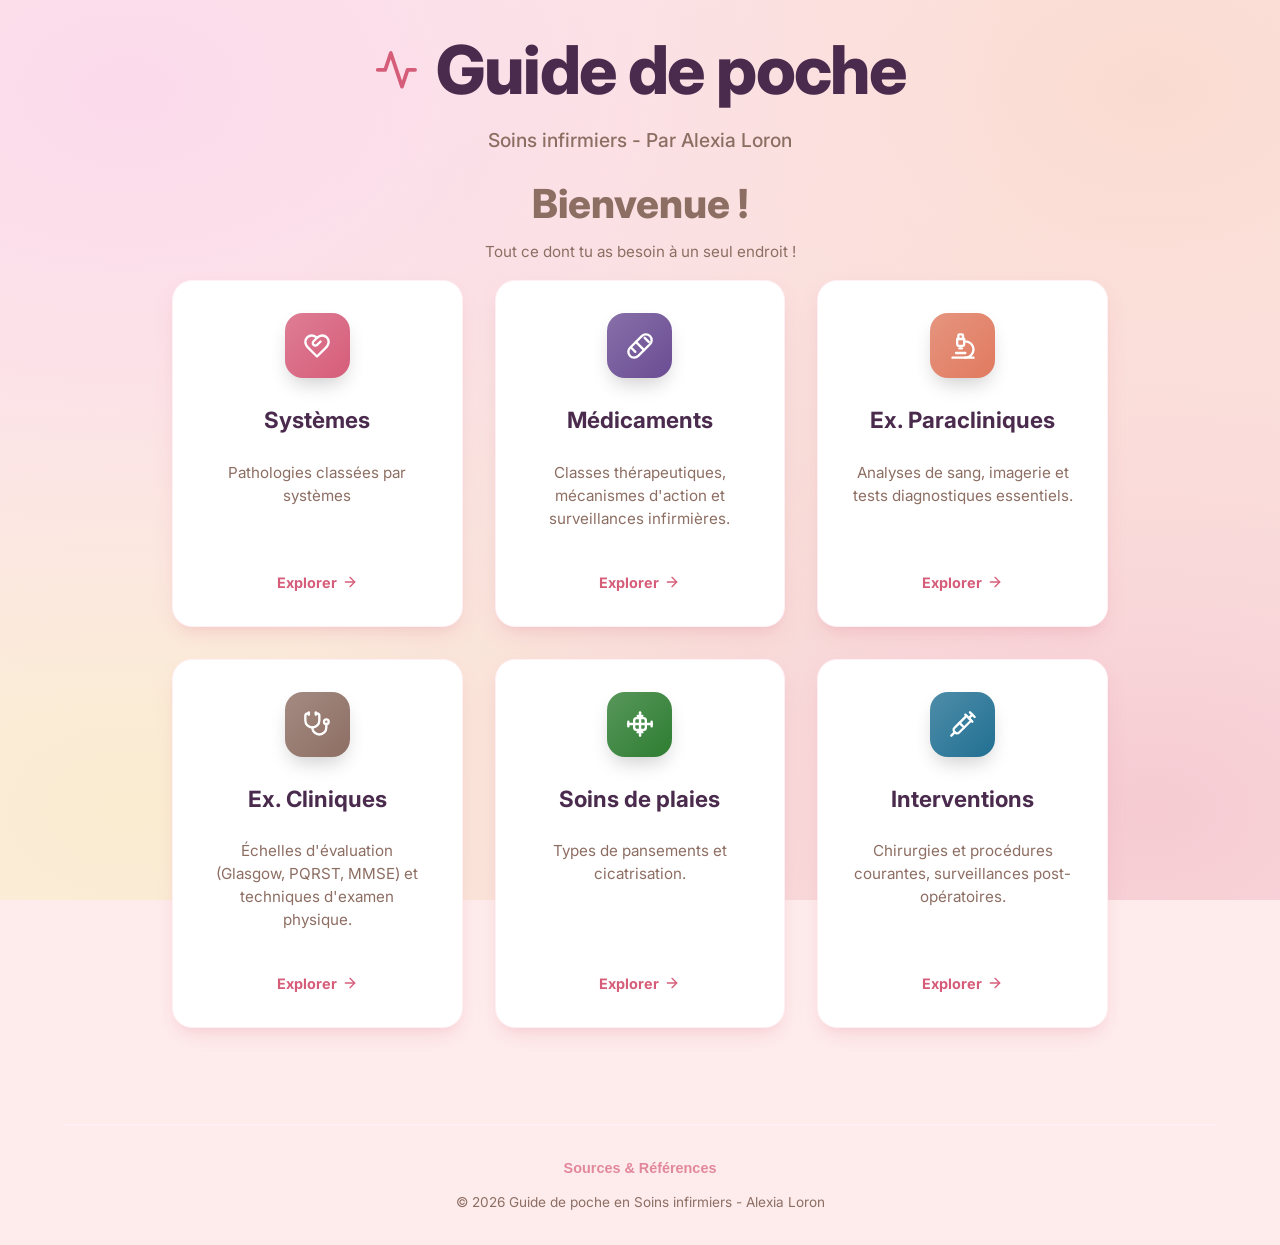
==== index.html @ b71e7afa "logo" ====
<!DOCTYPE html>
<html lang="fr">

<head>
    <meta charset="UTF-8">
    <meta name="viewport" content="width=device-width, initial-scale=1.0">
    <title>Guide de poche en Soins infirmiers</title>
    <link rel="icon" type="image/svg+xml" href="favicon.svg">
    <link rel="stylesheet" href="style.css">
    <link href="https://fonts.googleapis.com/css2?family=Inter:wght@400;500;600;700&display=swap" rel="stylesheet">
</head>

<body>
    <div class="app-container">
        <header class="main-header">
            <div class="header-content">
                <div class="logo clickable" onclick="loadCategory('home')">
                    <svg xmlns="http://www.w3.org/2000/svg" width="32" height="32" viewBox="0 0 24 24" fill="none"
                        stroke="currentColor" stroke-width="2" stroke-linecap="round" stroke-linejoin="round"
                        class="feather feather-activity">
                        <polyline points="22 12 18 12 15 21 9 3 6 12 2 12"></polyline>
                    </svg>
                    <h1>Guide de poche</h1>
                </div>
                <p class="subtitle">Soins infirmiers - Par Alexia Loron</p>
                <div class="search-container">
                    <input type="text" id="search-input" placeholder="Rechercher une fiche...">
                </div>
            </div>
        </header>

        <nav class="main-nav">
            <button class="nav-item" data-category="pathologies">Systèmes</button>
            <button class="nav-item" data-category="medicaments">Médicaments</button>
            <button class="nav-item" data-category="examens-paracliniques">Ex. Paracliniques</button>
            <button class="nav-item" data-category="examens-cliniques">Ex. Cliniques</button>
            <button class="nav-item" data-category="soins-de-plaies">Soins de plaies</button>
            <button class="nav-item" data-category="interventions">Interventions</button>
        </nav>

        <main id="content-area" class="content-area">
            <!-- Dynamic content will be loaded here -->
            <div class="empty-state">
                <p>Sélectionnez une catégorie pour commmencer vos révisions.</p>
            </div>
        </main>

        <footer class="main-footer">
            <button id="sources-btn" class="sources-link">Sources & Références</button>
            <p>© 2026 Guide de poche en Soins infirmiers - Alexia Loron</p>
        </footer>
    </div>

    <!-- Modal for details -->
    <div id="modal" class="modal hidden">
        <div class="modal-content">
            <span class="close-modal">&times;</span>
            <div id="modal-body"></div>
        </div>
    </div>

    <script src="script.js"></script>
</body>

</html>
---- style.css ----
:root {
    /* Nouvelle Palette : Rose Pastel / Violet / Brun */
    --primary-color: #D65D7A;
    /* Vieux Rose Vif */
    --secondary-color: #4A2B4D;
    /* Violet Profond */
    --accent-color: #FFCDB2;
    /* Pêche/Nude */
    --background-color: #FFF0F3;
    /* Rose Pastel très clair */
    --card-bg: #FFFFFF;
    --text-color: #5D4037;
    /* Brun Chaud */
    --text-muted: #8D6E63;
    /* Brun plus clair */
    --border-radius: 20px;
    /* Plus rond */
    --shadow: 0 10px 25px -5px rgba(214, 93, 122, 0.15), 0 8px 10px -6px rgba(214, 93, 122, 0.1);
    --transition: all 0.3s cubic-bezier(0.25, 0.8, 0.25, 1);
}

* {
    box-sizing: border-box;
    margin: 0;
    padding: 0;
}

body {
    font-family: 'Inter', sans-serif;
    color: var(--text-color);
    line-height: 1.6;
    min-height: 100vh;
    background-color: #feecec;
    /* Slightly darker base */
    background-image:
        radial-gradient(at 10% 10%, hsla(330, 80%, 92%, 1) 0px, transparent 55%),
        radial-gradient(at 90% 10%, hsla(15, 80%, 90%, 1) 0px, transparent 55%),
        radial-gradient(at 90% 90%, hsla(350, 70%, 88%, 1) 0px, transparent 55%),
        radial-gradient(at 10% 90%, hsla(40, 80%, 90%, 1) 0px, transparent 55%),
        radial-gradient(at 50% 50%, hsla(20, 60%, 92%, 1) 0px, transparent 55%);
    background-attachment: fixed;
    background-size: cover;
    overflow-x: hidden;
    /* Added to prevent horizontal scrolling */
}

html {
    overflow-x: hidden;
}

.app-container {
    max-width: 1200px;
    margin: 0 auto;
    padding: 2rem 1.5rem;
    /* Reduced from 3rem */
}

@media (max-width: 768px) {
    .app-container {
        padding: 1.5rem 1rem;
    }
}

/* Header */
.main-header {
    text-align: center;
    margin-bottom: 0.5rem;
    padding: 0.5rem 0;
}

.header-content {
    display: inline-block;
}

.logo {
    display: flex;
    align-items: center;
    justify-content: center;
    gap: 12px;
    margin-bottom: 0.5rem;
    color: var(--primary-color);
}

.logo.clickable {
    cursor: pointer;
    transition: var(--transition);
}

.logo.clickable:hover {
    transform: scale(1.02);
    opacity: 0.8;
}

.logo h1 {
    font-size: 2.5rem;
    font-weight: 800;
    color: var(--secondary-color);
    letter-spacing: -0.02em;
}

.subtitle {
    color: var(--text-muted);
    font-size: 1.2rem;
    font-weight: 500;
}

/* Search Bar */
.search-container {
    margin-top: 1.5rem;
    display: flex;
    justify-content: center;
}

#search-input {
    width: 100%;
    max-width: 400px;
    padding: 0.75rem 1.5rem;
    border: 2px solid #FFE5EC;
    border-radius: 50px;
    font-size: 1rem;
    color: var(--text-color);
    background-color: white;
    transition: var(--transition);
    box-shadow: 0 4px 6px rgba(0, 0, 0, 0.05);
    outline: none;
    font-family: inherit;
    text-align: center;
}

#search-input:focus {
    border-color: var(--primary-color);
    box-shadow: 0 4px 12px rgba(214, 93, 122, 0.25);
    transform: translateY(-2px);
}

#search-input::placeholder {
    color: var(--text-muted);
    opacity: 0.7;
}

/* External Resources in Modal */
.external-resources {
    margin-top: 2rem;
    padding-top: 1.5rem;
    border-top: 2px dashed #FFE5EC;
}

.external-links-container {
    display: grid;
    grid-template-columns: repeat(auto-fill, minmax(240px, 1fr));
    gap: 1rem;
    margin-top: 1rem;
}

.external-link-card {
    display: flex;
    align-items: center;
    gap: 12px;
    padding: 1rem;
    background: #F8F9FA;
    border: 1px solid #E9ECEF;
    border-radius: 12px;
    text-decoration: none;
    color: var(--secondary-color);
    font-weight: 600;
    font-size: 0.9rem;
    transition: var(--transition);
}

.external-link-card:hover {
    background: #FFF0F5;
    border-color: var(--primary-color);
    transform: translateY(-2px);
    box-shadow: 0 4px 8px rgba(214, 93, 122, 0.15);
}

.external-link-icon {
    color: var(--primary-color);
    display: flex;
}

/* Navigation */
.main-nav {
    display: flex;
    justify-content: center;
    gap: 1rem;
    /* Slightly reduced gap */
    margin-bottom: 2.5rem;
    /* Reduced from 3.5rem */
    flex-wrap: wrap;
    /* Reverted to wrap to avoid horizontal slide */
    padding: 0.5rem 1rem;
}

.nav-item {
    background: white;
    border: 2px solid transparent;
    padding: 0.85rem 1.75rem;
    font-family: inherit;
    font-size: 1rem;
    font-weight: 600;
    color: var(--text-muted);
    cursor: pointer;
    border-radius: 50px;
    transition: var(--transition);
    position: relative;
    overflow: hidden;
    box-shadow: 0 2px 5px rgba(0, 0, 0, 0.05);
}

.nav-item:hover {
    color: var(--primary-color);
    transform: translateY(-2px);
    background-color: #FFF0F5;
}

.nav-item.active {
    background-color: var(--primary-color);
    color: white;
    box-shadow: 0 4px 15px rgba(214, 93, 122, 0.4);
    transform: translateY(-2px);
}

/* Content Area */
.content-area {
    min-height: 400px;
}

.grid-container {
    display: grid;
    grid-template-columns: repeat(auto-fill, minmax(320px, 1fr));
    gap: 2.5rem;
    animation: fadeIn 0.6s ease-out;
}

@keyframes fadeIn {
    from {
        opacity: 0;
        transform: translateY(20px);
    }

    to {
        opacity: 1;
        transform: translateY(0);
    }
}

/* Cards */
.card {
    background: var(--card-bg);
    border-radius: var(--border-radius);
    padding: 2rem;
    box-shadow: var(--shadow);
    transition: var(--transition);
    cursor: pointer;
    border: 1px solid #FFF0F5;
    display: flex;
    flex-direction: column;
}

.card:hover {
    transform: translateY(-8px) scale(1.01);
    box-shadow: 0 20px 30px -10px rgba(214, 93, 122, 0.2);
    border-color: var(--primary-color);
}

.card-title {
    font-size: 1.35rem;
    font-weight: 700;
    margin-bottom: 0.75rem;
    color: var(--secondary-color);
    text-transform: capitalize;
}

.card-category-label {
    display: inline-block;
    padding: 0.35rem 1rem;
    border-radius: 9999px;
    font-size: 0.75rem;
    font-weight: 700;
    margin-bottom: 1.25rem;
    text-transform: uppercase;
    letter-spacing: 0.05em;
    align-self: flex-start;
}

.card-category-label.clickable {
    cursor: pointer;
    transition: var(--transition);
}

.card-category-label.clickable:hover {
    filter: brightness(1.1);
    transform: translateY(-1px);
    box-shadow: 0 2px 8px rgba(0, 0, 0, 0.1);
}

.detail-header-badges {
    display: flex;
    gap: 8px;
    flex-wrap: wrap;
    margin-bottom: 0px;
}

/* Couleurs Catégories adaptées au thème */
.bg-pathology {
    background-color: #FFE5EC;
    color: #D65D7A;
}

/* Rose */
.bg-medicament {
    background-color: #E0DAF5;
    color: #6A4C93;
}

/* Lavande */
.bg-para {
    background-color: #FAE1DD;
    color: #E07A5F;
}

/* Pêche/Corail */
.bg-clinic {
    background-color: #F8EDEB;
    color: #8D6E63;
}

/* Beige Brun */
.bg-intervention {
    background-color: #E2F3F5;
    color: #227093;
}

/* Sage / Vert pour Soins de plaies */
.bg-wound {
    background-color: #E8F5E9;
    color: #2E7D32;
}

.card-preview {
    color: var(--text-muted);
    font-size: 1rem;
    line-height: 1.7;
    margin-bottom: 1.75rem;
    flex-grow: 1;
    display: -webkit-box;
    -webkit-line-clamp: 3;
    line-clamp: 3;
    -webkit-box-orient: vertical;
    overflow: hidden;
}

.card-cta {
    margin-top: auto;
    color: var(--primary-color);
    font-weight: 600;
    font-size: 0.95rem;
    display: flex;
    align-items: center;
    gap: 6px;
    transition: gap 0.2s;
}

.card:hover .card-cta {
    gap: 10px;
}

/* Modal */
.modal {
    position: fixed;
    top: 0;
    left: 0;
    width: 100%;
    height: 100%;
    background-color: rgba(74, 43, 77, 0.3);
    /* Violet sombre transparent */
    display: flex;
    justify-content: center;
    align-items: center;
    z-index: 1000;
    backdrop-filter: blur(8px);
    opacity: 1;
    transition: opacity 0.3s ease;
}

.modal.hidden {
    opacity: 0;
    pointer-events: none;
}

.modal-content {
    background-color: white;
    padding: 3rem;
    border-radius: var(--border-radius);
    max-width: 800px;
    width: 90%;
    max-height: 90vh;
    overflow-y: auto;
    position: relative;
    box-shadow: 0 25px 50px -12px rgba(74, 43, 77, 0.25);
    animation: slideIn 0.4s cubic-bezier(0.16, 1, 0.3, 1);
    border: 1px solid #FFF0F5;
}

@media (max-width: 768px) {
    .modal-content {
        padding: 2rem 1.5rem;
        width: 95%;
    }
}

@keyframes slideIn {
    from {
        transform: scale(0.95) translateY(20px);
        opacity: 0;
    }

    to {
        transform: scale(1) translateY(0);
        opacity: 1;
    }
}

.close-modal {
    position: absolute;
    top: 1.5rem;
    right: 1.5rem;
    font-size: 1.5rem;
    cursor: pointer;
    color: var(--text-muted);
    transition: var(--transition);
    background: #FFF0F5;
    width: 40px;
    height: 40px;
    border-radius: 50%;
    display: flex;
    align-items: center;
    justify-content: center;
}

.close-modal:hover {
    color: var(--primary-color);
    background: #FFE5EC;
    transform: rotate(90deg);
}

.detail-header {
    border-bottom: 2px solid #FFF0F5;
    padding-bottom: 1.5rem;
    margin-bottom: 2rem;
}

.detail-title {
    font-size: 2.2rem;
    font-weight: 800;
    margin-bottom: 0.75rem;
    color: var(--secondary-color);
    text-transform: capitalize;
}

@media (max-width: 768px) {
    .detail-title {
        font-size: 1.75rem;
    }
}

.detail-section {
    margin-bottom: 2rem;
}

.detail-section h3 {
    font-size: 1.2rem;
    font-weight: 700;
    color: var(--primary-color);
    margin-bottom: 0.75rem;
    display: flex;
    align-items: center;
    gap: 8px;
}

.detail-section p,
.detail-section ul {
    color: var(--text-color);
    font-size: 1.05rem;
    line-height: 1.8;
}

.detail-section ul {
    list-style-position: inside;
    margin-left: 0.5rem;
}

.detail-section li {
    margin-bottom: 0.5rem;
    display: flex;
    align-items: flex-start;
    gap: 8px;
}

.detail-section li::before {
    content: "•";
    color: var(--primary-color);
    font-weight: bold;
    font-size: 1.2em;
}

/* Image Comparison */
.comparison-container {
    display: flex;
    gap: 1.5rem;
    margin-top: 2rem;
    margin-bottom: 2rem;
    flex-wrap: wrap;
}

.comparison-item {
    flex: 1;
    min-width: 280px;
    background: #FFF0F5;
    padding: 1rem;
    border-radius: var(--border-radius);
    text-align: center;
    border: 1px dashed var(--primary-color);
}

.comparison-item img {
    width: 100%;
    height: auto;
    border-radius: 12px;
    margin-bottom: 0.5rem;
    box-shadow: 0 4px 6px rgba(0, 0, 0, 0.1);
}

.comparison-caption {
    font-weight: 700;
    color: var(--secondary-color);
    margin-top: 0.5rem;
    display: block;
}

/* Flexible Images inside Details */
.detail-flexible-image {
    width: 100%;
    max-height: 600px;
    /* Increased from 400px */
    object-fit: contain;
    /* Changed from cover to prevent cropping */
    border-radius: var(--border-radius);
    box-shadow: var(--shadow);
    margin-top: 0.5rem;
    background-color: #f8f9fa;
    /* Added background for contain mode */
}

.detail-image-title {
    color: var(--primary-color) !important;
    font-size: 1.3rem !important;
}

/* Gallery inside Details */
.gallery-container {
    display: grid;
    grid-template-columns: repeat(auto-fill, minmax(350px, 1fr));
    gap: 1.5rem;
    margin-top: 1rem;
}

.gallery-item {
    background: #FFF0F5;
    padding: 0.5rem;
    border-radius: var(--border-radius);
    text-align: center;
    border: 1px dashed var(--primary-color);
}

.gallery-item img {
    width: 100%;
    height: auto;
    border-radius: 12px;
    margin-bottom: 0.5rem;
    box-shadow: 0 4px 6px rgba(0, 0, 0, 0.1);
    max-height: 600px;
    object-fit: contain;
    background-color: white;
}

/* Loading & Error States */
.error-state {
    text-align: center;
    padding: 3rem;
    color: var(--text-color);
    background: #FFF5F5;
    border: 2px solid #FED7E2;
    border-radius: var(--border-radius);
    max-width: 600px;
    margin: 2rem auto;
}

.error-details {
    margin-top: 1.5rem;
    font-size: 1rem;
    color: #C53030;
    font-weight: 600;
}

.error-tech {
    margin-top: 1rem;
    font-family: monospace;
    font-size: 0.85rem;
    color: var(--text-muted);
    background: rgba(255, 255, 255, 0.5);
    padding: 0.5rem;
    border-radius: 8px;
}

.loading {
    text-align: center;
    font-size: 1.2rem;
    color: var(--primary-color);
    padding: 4rem;
    font-weight: 600;
    animation: pulse 1.5s infinite;
}

@keyframes pulse {
    0% {
        opacity: 0.6;
    }

    50% {
        opacity: 1;
    }

    100% {
        opacity: 0.6;
    }
}

/* Responsive */
@media (max-width: 768px) {
    .app-container {
        padding: 2rem 1rem;
    }

    .main-nav {
        flex-direction: column;
        align-items: stretch;
        gap: 0.75rem;
        padding: 0 1rem;
    }

    .nav-item {
        text-align: center;
        padding: 0.6rem 1.25rem;
        font-size: 0.9rem;
    }

    .header-content {
        padding: 0 1rem;
    }

    .grid-container {
        grid-template-columns: 1fr;
    }

    .logo h1 {
        font-size: 1.75rem;
    }
}

.header-nav-group {
    display: flex;
    gap: 1rem;
    flex-wrap: wrap;
    margin-bottom: 1rem;
}

.referrer-back {
    background-color: var(--secondary-color) !important;
    color: white !important;
    border-color: var(--secondary-color) !important;
}

.referrer-back:hover {
    background-color: var(--primary-color) !important;
    border-color: var(--primary-color) !important;
    transform: translateY(-2px);
}

/* Class View Styling */
.class-view-header {
    display: flex;
    align-items: center;
    margin-bottom: 2rem;
    gap: 1rem;
    animation: fadeIn 0.4s ease-out;
}

.class-view-header h2 {
    font-size: 2rem;
    color: var(--secondary-color);
    margin: 0;
}

.back-button {
    display: flex;
    align-items: center;
    gap: 0.5rem;
    background: white;
    border: 2px solid #FFF0F5;
    cursor: pointer;
    font-size: 1rem;
    color: var(--text-muted);
    font-weight: 600;
    padding: 0.6rem 1.2rem;
    border-radius: 50px;
    transition: var(--transition);
    font-family: inherit;
    box-shadow: 0 2px 5px rgba(0, 0, 0, 0.05);
}

.back-button:hover {
    background-color: #FFF0F5;
    color: var(--primary-color);
    transform: translateX(-3px);
    border-color: var(--primary-color);
}

.class-card {
    text-align: center;
    align-items: center;
    background: white;
    border: 1px solid #E0DAF5;
}

.class-card:hover {
    border-color: #6A4C93;
    background: #F3E5F5;
}

.class-card .card-category-label {
    align-self: center;
    margin-bottom: 1rem;
}

.class-card .card-title {
    color: #4A2B4D;
    font-size: 1.2rem;
}

.class-card .card-preview {
    margin-bottom: 1rem;
}

/* Sub-class headers in medication view */
.sub-class-header {
    width: 100%;
    margin: 2rem 0 1.5rem 0;
    padding: 0.75rem 1.5rem;
    font-size: 1.15rem;
    font-weight: 700;
    color: var(--secondary-color);
    background: white;
    border-left: 5px solid var(--primary-color);
    border-radius: 8px;
    box-shadow: 0 2px 8px rgba(0, 0, 0, 0.04);
}

/* Smart links for cross-navigation */
.smart-link {
    color: #FF0066;
    text-decoration: none;
    cursor: pointer;
    font-weight: inherit;
    transition: var(--transition);
    padding: 0;
    margin: 0;
    border-radius: 0;
    display: inline;
}

.smart-link.no-break {
    white-space: nowrap;
}

/* Footer & Sources */
.main-footer {
    margin-top: 5rem;
    padding-top: 2rem;
    border-top: 2px solid #FFF0F5;
    text-align: center;
    color: var(--text-muted);
    font-size: 0.85rem;
}

.sources-link {
    background: none;
    border: none;
    color: var(--primary-color);
    text-decoration: none;
    font-size: 0.9rem;
    font-weight: 600;
    cursor: pointer;
    margin-bottom: 1rem;
    display: inline-block;
    transition: var(--transition);
    opacity: 0.7;
}

.sources-link:hover {
    opacity: 1;
    color: var(--secondary-color);
    text-decoration-style: solid;
}

/* Landing Page State */
body.is-home .main-nav,
body.is-home .search-container {
    display: none;
}

body.is-home .main-header {
    padding: 0.5rem 0rem 0rem;
    min-height: 20vh;
    /* Reduced from 30vh */
    display: flex;
    flex-direction: column;
    justify-content: center;
}

body.is-home .logo {
    transform: scale(1.4);
    margin-bottom: 1rem;
}

body.is-home .logo h1 {
    font-size: 3rem;
    /* Increased from 2rem */
}

@media (max-width: 768px) {
    body.is-home .logo {
        transform: scale(1.1);
    }

    body.is-home .logo h1 {
        font-size: 1.5rem;
    }

    body.is-home .main-header {
        min-height: 20vh;
    }
}

body.is-home .app-container {
    padding-top: 0;
}

/* Homepage Specific Styles */
.home-hero {
    text-align: center;
    padding: 0rem 2rem 1rem 2rem;
    /* Reduced top padding */
    max-width: 1000px;
    margin: 0 auto;
    animation: fadeIn 0.8s ease-out;
}

.home-hero h2 {
    font-size: 2.5rem;
    font-weight: 800;
    color: #8D6E63;
    /* Warm, harmonious brownish-rose */
    margin-top: -0.5rem;
    /* Negative margin to pull it closer */
    margin-bottom: 0.75rem;
    line-height: 1.2;
}

.home-hero p {
    font-size: 0.95rem;
    /* Reduced from 1rem */
    color: var(--text-muted);
    margin-bottom: 1rem;
}

.home-modules-grid {
    display: grid;
    grid-template-columns: repeat(auto-fit, minmax(280px, 1fr));
    gap: 2rem;
    margin-top: 1rem;
}

.module-card {
    background: white;
    padding: 2rem 2rem;
    border-radius: var(--border-radius);
    text-align: center;
    transition: var(--transition);
    cursor: pointer;
    border: 0.5px solid #FFF0F5;
    box-shadow: var(--shadow);
    display: flex;
    flex-direction: column;
    align-items: center;
    gap: 1.5rem;
}

.module-card:hover {
    transform: translateY(-10px);
    box-shadow: 0 20px 40px rgba(214, 93, 122, 0.15);
    border-color: var(--primary-color);
}

.module-card .module-icon {
    width: 65px;
    /* Slightly larger */
    height: 65px;
    border-radius: 18px;
    /* Slightly more rounded */
    display: flex;
    align-items: center;
    justify-content: center;
    color: white;
    background: linear-gradient(135deg, rgba(255, 255, 255, 0.2) 0%, rgba(255, 255, 255, 0) 100%);
    /* Subtle overlay gradient */
    box-shadow: 0 10px 20px -5px rgba(0, 0, 0, 0.2);
    position: relative;
    overflow: hidden;
}

.module-card .module-icon::before {
    content: "";
    position: absolute;
    top: 0;
    left: 0;
    right: 0;
    bottom: 0;
    background: inherit;
    filter: blur(15px);
    opacity: 0.4;
    z-index: -1;
}

.module-card h3 {
    font-size: 1.4rem;
    font-weight: 700;
    color: var(--secondary-color);
}

.module-card p {
    font-size: 0.95rem;
    color: var(--text-muted);
    line-height: 1.5;
}

.module-card .module-arrow {
    margin-top: auto;
    color: var(--primary-color);
    font-weight: 700;
    font-size: 0.9rem;
    display: flex;
    align-items: center;
    gap: 5px;
}

/* Responsive adjustments for Home */
@media (max-width: 768px) {
    .home-hero h2 {
        font-size: 2.2rem;
    }

    .home-hero p {
        font-size: 1.1rem;
    }
}
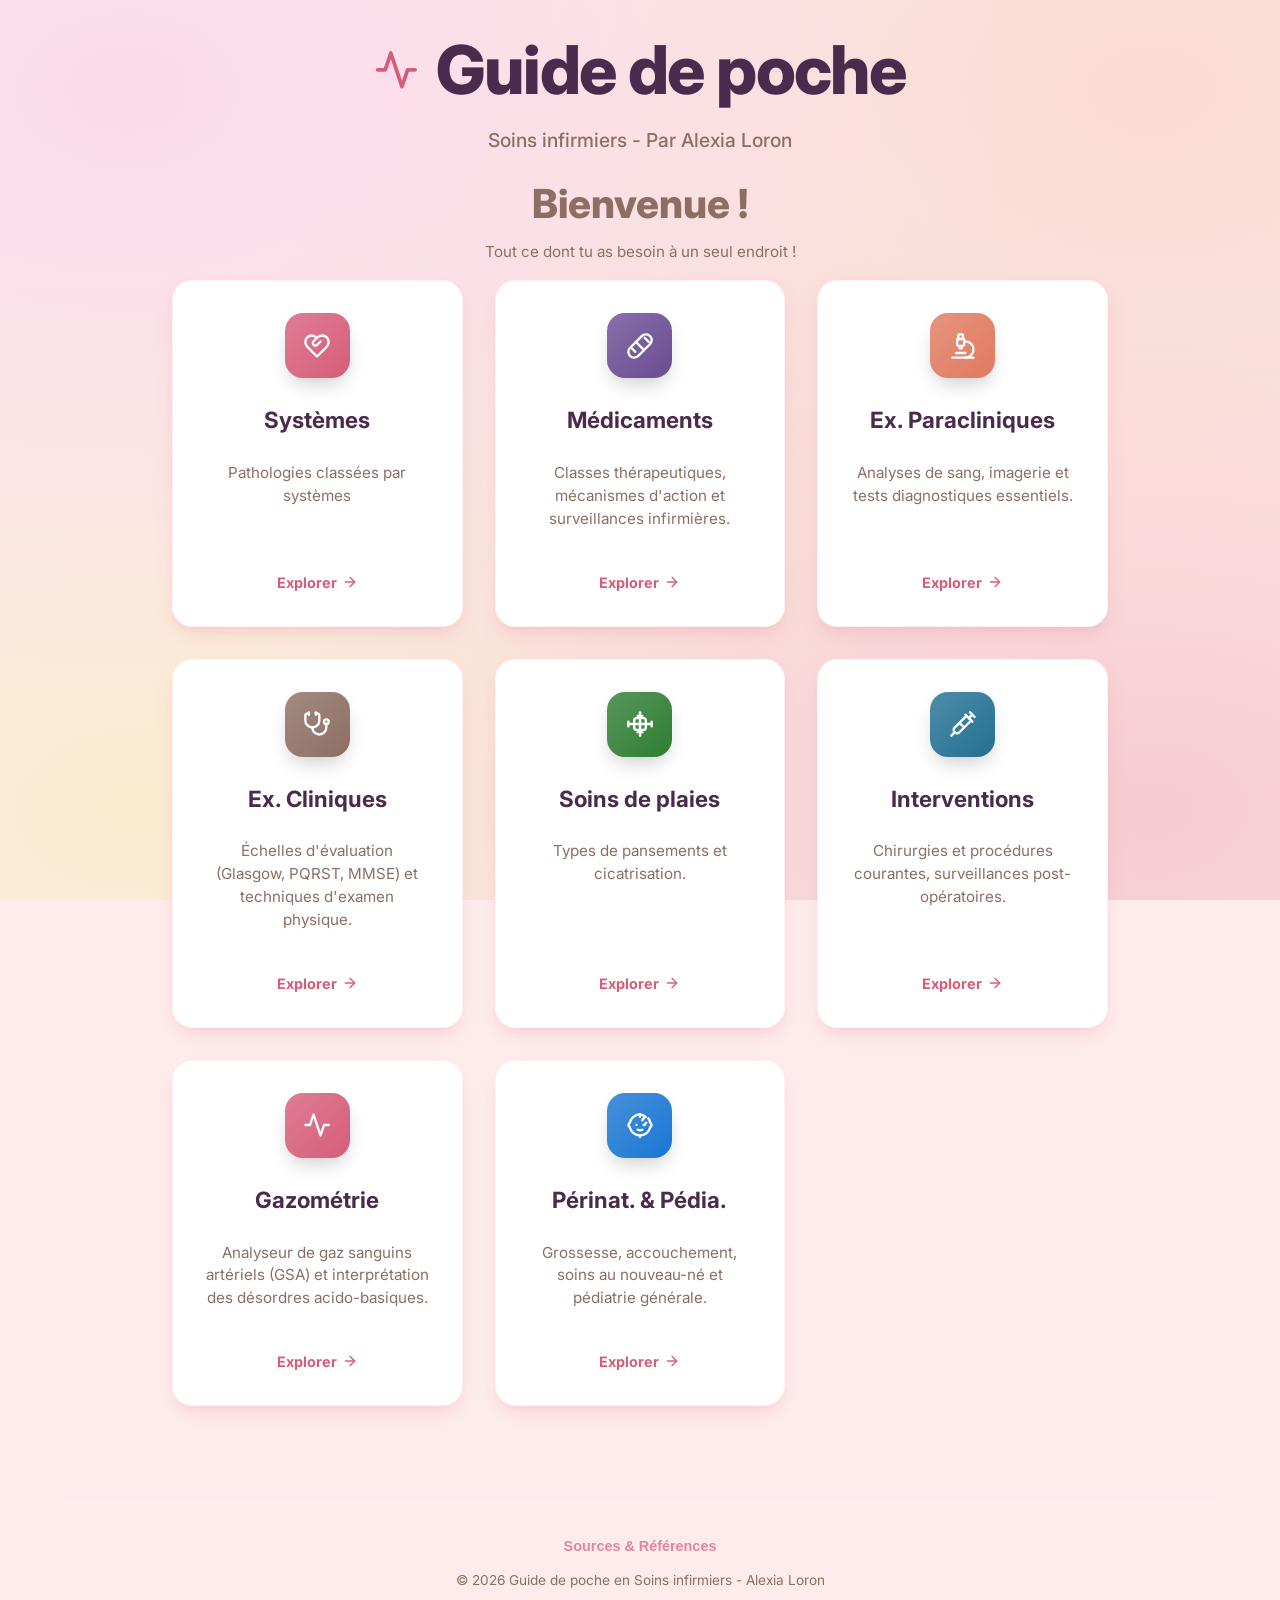
==== commit d545cd35: "ajout systeme analyse gaz sanguins et catégorie perinat et ped" ====
--- a/index.html
+++ b/index.html
@@ -6,6 +6,16 @@
     <meta name="viewport" content="width=device-width, initial-scale=1.0">
     <title>Guide de poche en Soins infirmiers</title>
     <link rel="icon" type="image/svg+xml" href="favicon.svg">
+    <link rel="apple-touch-icon" href="favicon.svg">
+    <link rel="manifest" href="manifest.json">
+
+    <!-- Mobile App Meta Tags -->
+    <meta name="apple-mobile-web-app-capable" content="yes">
+    <meta name="apple-mobile-web-app-status-bar-style" content="default">
+    <meta name="apple-mobile-web-app-title" content="Guide Soins">
+    <meta name="mobile-web-app-capable" content="yes">
+    <meta name="theme-color" content="#D65D7A">
+
     <link rel="stylesheet" href="style.css">
     <link href="https://fonts.googleapis.com/css2?family=Inter:wght@400;500;600;700&display=swap" rel="stylesheet">
 </head>
@@ -36,6 +46,7 @@
             <button class="nav-item" data-category="examens-cliniques">Ex. Cliniques</button>
             <button class="nav-item" data-category="soins-de-plaies">Soins de plaies</button>
             <button class="nav-item" data-category="interventions">Interventions</button>
+            <button class="nav-item" data-category="gazometrie">Gazométrie</button>
         </nav>
 
         <main id="content-area" class="content-area">
--- a/style.css
+++ b/style.css
@@ -332,10 +332,10 @@
     color: #227093;
 }
 
-/* Sage / Vert pour Soins de plaies */
-.bg-wound {
-    background-color: #E8F5E9;
-    color: #2E7D32;
+/* Rose / Rouge pour Périnatalité & Pédiatrie (Soft Baby Blue/Blue instead as requested) */
+.bg-peri {
+    background-color: #E3F2FD;
+    color: #1976D2;
 }
 
 .card-preview {
@@ -809,9 +809,215 @@
 }
 
 .sources-link:hover {
-    opacity: 1;
+    text-decoration: underline;
+}
+
+/* Gazométrie / Calculator Styles */
+.calculator-container {
+    max-width: 600px;
+    margin: 0 auto;
+    background: white;
+    padding: 2.5rem;
+    border-radius: var(--border-radius);
+    box-shadow: var(--shadow);
+    animation: fadeIn 0.6s ease-out;
+}
+
+.calculator-header {
+    text-align: center;
+    margin-bottom: 2rem;
+}
+
+.calculator-header h2 {
     color: var(--secondary-color);
-    text-decoration-style: solid;
+    font-size: 1.8rem;
+    margin-bottom: 0.5rem;
+}
+
+.calculator-header p {
+    color: var(--text-muted);
+}
+
+.calculator-form {
+    display: flex;
+    flex-direction: column;
+    gap: 1.5rem;
+}
+
+.form-group {
+    display: flex;
+    flex-direction: column;
+    gap: 0.5rem;
+}
+
+.form-group label {
+    font-weight: 700;
+    color: var(--secondary-color);
+    font-size: 0.95rem;
+}
+
+.input-with-unit {
+    position: relative;
+    display: flex;
+    align-items: center;
+}
+
+.input-with-unit input {
+    width: 100%;
+    padding: 0.8rem 1rem;
+    border: 2px solid #FFF0F5;
+    border-radius: 12px;
+    font-size: 1.1rem;
+    font-family: inherit;
+    transition: var(--transition);
+}
+
+.input-with-unit input:focus {
+    outline: none;
+    border-color: var(--primary-color);
+    box-shadow: 0 0 0 4px rgba(214, 93, 122, 0.1);
+}
+
+.input-unit {
+    position: absolute;
+    right: 1rem;
+    color: var(--text-muted);
+    font-weight: 600;
+    font-size: 0.9rem;
+    pointer-events: none;
+}
+
+.interpret-btn {
+    margin-top: 1rem;
+    background-color: var(--primary-color);
+    color: white;
+    border: none;
+    padding: 1rem;
+    border-radius: 12px;
+    font-size: 1.1rem;
+    font-weight: 700;
+    cursor: pointer;
+    transition: var(--transition);
+    box-shadow: 0 4px 6px rgba(214, 93, 122, 0.2);
+}
+
+.interpret-btn:hover {
+    transform: translateY(-2px);
+    box-shadow: 0 6px 12px rgba(214, 93, 122, 0.3);
+    filter: brightness(1.05);
+}
+
+/* Results Display */
+.results-area {
+    margin-top: 2rem;
+    padding-top: 2rem;
+    border-top: 2px dashed #FFF0F5;
+}
+
+.result-card {
+    background: #FFF5F7;
+    border-radius: 15px;
+    padding: 1.5rem;
+    border-left: 5px solid var(--primary-color);
+}
+
+.result-main {
+    font-size: 1.4rem;
+    font-weight: 800;
+    color: var(--secondary-color);
+    margin-bottom: 0.5rem;
+}
+
+.result-type {
+    display: inline-block;
+    padding: 0.3rem 0.8rem;
+    border-radius: 50px;
+    font-size: 0.85rem;
+    font-weight: 700;
+    text-transform: uppercase;
+    margin-bottom: 1rem;
+}
+
+.type-acidosis {
+    background: #fee2e2;
+    color: #991b1b;
+}
+
+.type-alkalosis {
+    background: #dcfce7;
+    color: #166534;
+}
+
+.type-normal {
+    background: #e0f2fe;
+    color: #075985;
+}
+
+.result-explanation {
+    color: var(--text-color);
+    line-height: 1.6;
+}
+
+.results-grid {
+    display: grid;
+    grid-template-columns: repeat(auto-fit, minmax(140px, 1fr));
+    gap: 1rem;
+    margin-top: 1.5rem;
+}
+
+.results-grid.four-items {
+    grid-template-columns: repeat(2, 1fr);
+}
+
+@media (min-width: 600px) {
+    .results-grid.four-items {
+        grid-template-columns: repeat(4, 1fr);
+    }
+}
+
+.result-item {
+    text-align: center;
+    background: white;
+    padding: 1rem;
+    border-radius: 12px;
+    box-shadow: 0 2px 4px rgba(0, 0, 0, 0.02);
+}
+
+.result-label {
+    font-size: 0.8rem;
+    color: var(--text-muted);
+    font-weight: 600;
+    margin-bottom: 0.25rem;
+}
+
+.result-value {
+    font-size: 1.2rem;
+    font-weight: 700;
+    color: var(--secondary-color);
+}
+
+.result-status {
+    font-size: 0.75rem;
+    font-weight: 700;
+    margin-top: 0.25rem;
+}
+
+.status-high {
+    color: #dc2626;
+}
+
+.status-low {
+    color: #2563eb;
+}
+
+.status-normal {
+    color: #166534;
+}
+
+@media (max-width: 480px) {
+    .results-grid {
+        grid-template-columns: 1fr;
+    }
 }
 
 /* Landing Page State */
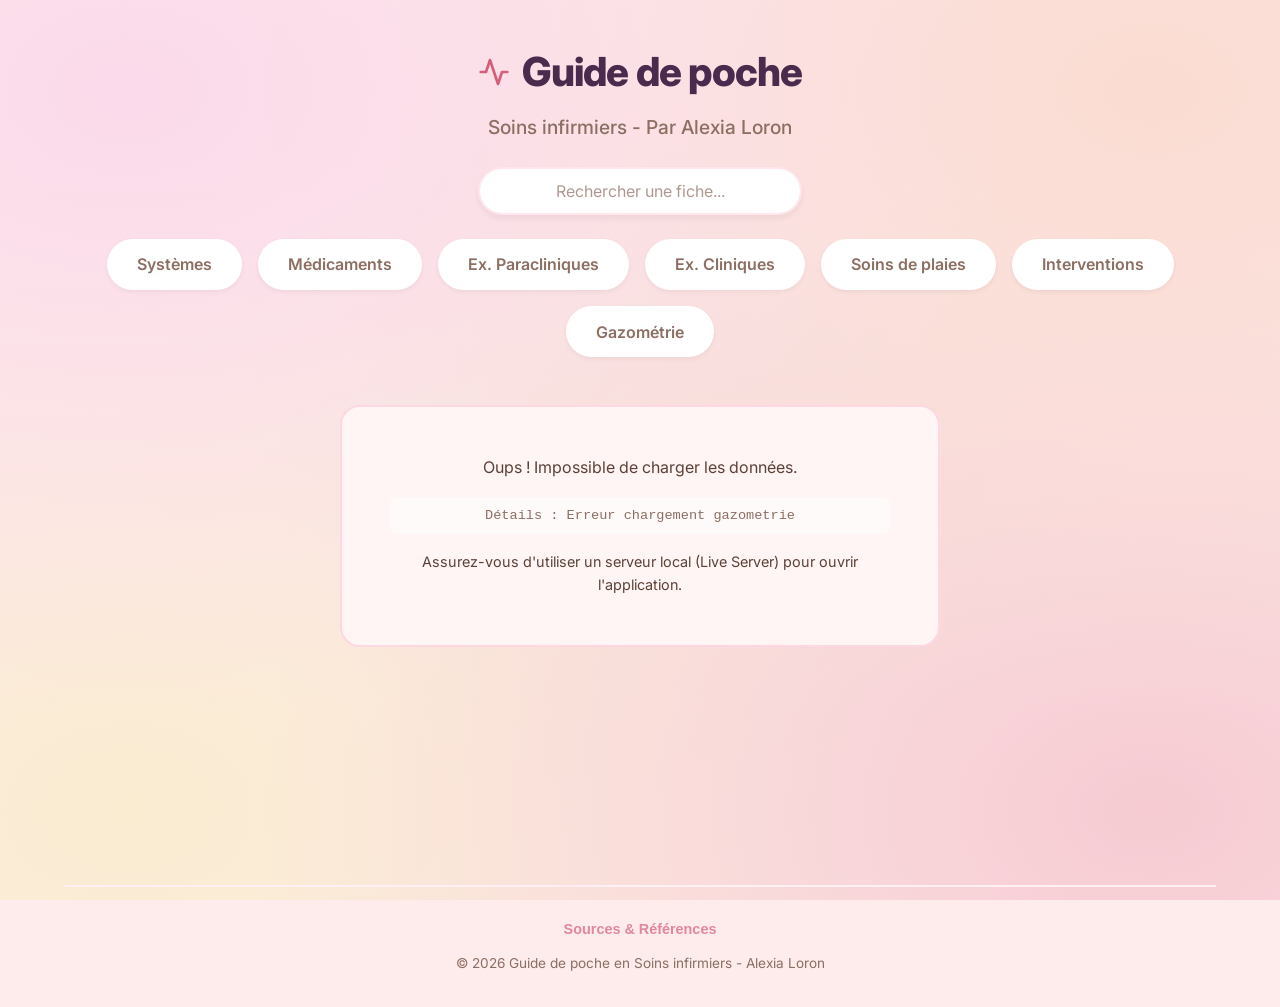
==== commit eb22ca12: "ajout 300+ rx et réorganisation fichiers" ====
--- a/index.html
+++ b/index.html
@@ -5,8 +5,8 @@
     <meta charset="UTF-8">
     <meta name="viewport" content="width=device-width, initial-scale=1.0">
     <title>Guide de poche en Soins infirmiers</title>
-    <link rel="icon" type="image/svg+xml" href="favicon.svg">
-    <link rel="apple-touch-icon" href="favicon.svg">
+    <link rel="icon" type="image/svg+xml" href="assets/favicon.svg">
+    <link rel="apple-touch-icon" href="assets/favicon.svg">
     <link rel="manifest" href="manifest.json">
 
     <!-- Mobile App Meta Tags -->
@@ -16,7 +16,7 @@
     <meta name="mobile-web-app-capable" content="yes">
     <meta name="theme-color" content="#D65D7A">
 
-    <link rel="stylesheet" href="style.css">
+    <link rel="stylesheet" href="css/style.css">
     <link href="https://fonts.googleapis.com/css2?family=Inter:wght@400;500;600;700&display=swap" rel="stylesheet">
 </head>
 
@@ -70,7 +70,7 @@
         </div>
     </div>
 
-    <script src="script.js"></script>
+    <script type="module" src="js/main.js"></script>
 </body>
 
 </html>
--- a/css/style.css
+++ b/css/style.css
@@ -0,0 +1,1199 @@
+:root {
+    /* Nouvelle Palette : Rose Pastel / Violet / Brun */
+    --primary-color: #D65D7A;
+    /* Vieux Rose Vif */
+    --secondary-color: #4A2B4D;
+    /* Violet Profond */
+    --accent-color: #FFCDB2;
+    /* Pêche/Nude */
+    --background-color: #FFF0F3;
+    /* Rose Pastel très clair */
+    --card-bg: #FFFFFF;
+    --text-color: #5D4037;
+    /* Brun Chaud */
+    --text-muted: #8D6E63;
+    /* Brun plus clair */
+    --border-radius: 20px;
+    /* Plus rond */
+    --shadow: 0 10px 25px -5px rgba(214, 93, 122, 0.15), 0 8px 10px -6px rgba(214, 93, 122, 0.1);
+    --transition: all 0.3s cubic-bezier(0.25, 0.8, 0.25, 1);
+}
+
+* {
+    box-sizing: border-box;
+    margin: 0;
+    padding: 0;
+}
+
+body {
+    font-family: 'Inter', sans-serif;
+    color: var(--text-color);
+    line-height: 1.6;
+    min-height: 100vh;
+    background-color: #feecec;
+    /* Slightly darker base */
+    background-image:
+        radial-gradient(at 10% 10%, hsla(330, 80%, 92%, 1) 0px, transparent 55%),
+        radial-gradient(at 90% 10%, hsla(15, 80%, 90%, 1) 0px, transparent 55%),
+        radial-gradient(at 90% 90%, hsla(350, 70%, 88%, 1) 0px, transparent 55%),
+        radial-gradient(at 10% 90%, hsla(40, 80%, 90%, 1) 0px, transparent 55%),
+        radial-gradient(at 50% 50%, hsla(20, 60%, 92%, 1) 0px, transparent 55%);
+    background-attachment: fixed;
+    background-size: cover;
+    overflow-x: hidden;
+    /* Added to prevent horizontal scrolling */
+}
+
+html {
+    overflow-x: hidden;
+}
+
+.app-container {
+    max-width: 1200px;
+    margin: 0 auto;
+    padding: 2rem 1.5rem;
+    /* Reduced from 3rem */
+}
+
+@media (max-width: 768px) {
+    .app-container {
+        padding: 1.5rem 1rem;
+    }
+}
+
+/* Header */
+.main-header {
+    text-align: center;
+    margin-bottom: 0.5rem;
+    padding: 0.5rem 0;
+}
+
+.header-content {
+    display: inline-block;
+}
+
+.logo {
+    display: flex;
+    align-items: center;
+    justify-content: center;
+    gap: 12px;
+    margin-bottom: 0.5rem;
+    color: var(--primary-color);
+}
+
+.logo.clickable {
+    cursor: pointer;
+    transition: var(--transition);
+}
+
+.logo.clickable:hover {
+    transform: scale(1.02);
+    opacity: 0.8;
+}
+
+.logo h1 {
+    font-size: 2.5rem;
+    font-weight: 800;
+    color: var(--secondary-color);
+    letter-spacing: -0.02em;
+}
+
+.subtitle {
+    color: var(--text-muted);
+    font-size: 1.2rem;
+    font-weight: 500;
+}
+
+/* Search Bar */
+.search-container {
+    margin-top: 1.5rem;
+    display: flex;
+    justify-content: center;
+}
+
+#search-input {
+    width: 100%;
+    max-width: 400px;
+    padding: 0.75rem 1.5rem;
+    border: 2px solid #FFE5EC;
+    border-radius: 50px;
+    font-size: 1rem;
+    color: var(--text-color);
+    background-color: white;
+    transition: var(--transition);
+    box-shadow: 0 4px 6px rgba(0, 0, 0, 0.05);
+    outline: none;
+    font-family: inherit;
+    text-align: center;
+}
+
+#search-input:focus {
+    border-color: var(--primary-color);
+    box-shadow: 0 4px 12px rgba(214, 93, 122, 0.25);
+    transform: translateY(-2px);
+}
+
+#search-input::placeholder {
+    color: var(--text-muted);
+    opacity: 0.7;
+}
+
+/* External Resources in Modal */
+.external-resources {
+    margin-top: 2rem;
+    padding-top: 1.5rem;
+    border-top: 2px dashed #FFE5EC;
+}
+
+.external-links-container {
+    display: grid;
+    grid-template-columns: repeat(auto-fill, minmax(240px, 1fr));
+    gap: 1rem;
+    margin-top: 1rem;
+}
+
+.external-link-card {
+    display: flex;
+    align-items: center;
+    gap: 12px;
+    padding: 1rem;
+    background: #F8F9FA;
+    border: 1px solid #E9ECEF;
+    border-radius: 12px;
+    text-decoration: none;
+    color: var(--secondary-color);
+    font-weight: 600;
+    font-size: 0.9rem;
+    transition: var(--transition);
+}
+
+.external-link-card:hover {
+    background: #FFF0F5;
+    border-color: var(--primary-color);
+    transform: translateY(-2px);
+    box-shadow: 0 4px 8px rgba(214, 93, 122, 0.15);
+}
+
+.external-link-icon {
+    color: var(--primary-color);
+    display: flex;
+}
+
+/* Navigation */
+.main-nav {
+    display: flex;
+    justify-content: center;
+    gap: 1rem;
+    /* Slightly reduced gap */
+    margin-bottom: 2.5rem;
+    /* Reduced from 3.5rem */
+    flex-wrap: wrap;
+    /* Reverted to wrap to avoid horizontal slide */
+    padding: 0.5rem 1rem;
+}
+
+.nav-item {
+    background: white;
+    border: 2px solid transparent;
+    padding: 0.85rem 1.75rem;
+    font-family: inherit;
+    font-size: 1rem;
+    font-weight: 600;
+    color: var(--text-muted);
+    cursor: pointer;
+    border-radius: 50px;
+    transition: var(--transition);
+    position: relative;
+    overflow: hidden;
+    box-shadow: 0 2px 5px rgba(0, 0, 0, 0.05);
+}
+
+.nav-item:hover {
+    color: var(--primary-color);
+    transform: translateY(-2px);
+    background-color: #FFF0F5;
+}
+
+.nav-item.active {
+    background-color: var(--primary-color);
+    color: white;
+    box-shadow: 0 4px 15px rgba(214, 93, 122, 0.4);
+    transform: translateY(-2px);
+}
+
+/* Content Area */
+.content-area {
+    min-height: 400px;
+}
+
+.grid-container {
+    display: grid;
+    grid-template-columns: repeat(auto-fill, minmax(320px, 1fr));
+    gap: 2.5rem;
+    animation: fadeIn 0.6s ease-out;
+}
+
+@keyframes fadeIn {
+    from {
+        opacity: 0;
+        transform: translateY(20px);
+    }
+
+    to {
+        opacity: 1;
+        transform: translateY(0);
+    }
+}
+
+/* Cards */
+.card {
+    background: var(--card-bg);
+    border-radius: var(--border-radius);
+    padding: 2rem;
+    box-shadow: var(--shadow);
+    transition: var(--transition);
+    cursor: pointer;
+    border: 1px solid #FFF0F5;
+    display: flex;
+    flex-direction: column;
+}
+
+.card:hover {
+    transform: translateY(-8px) scale(1.01);
+    box-shadow: 0 20px 30px -10px rgba(214, 93, 122, 0.2);
+    border-color: var(--primary-color);
+}
+
+.card-title {
+    font-size: 1.35rem;
+    font-weight: 700;
+    margin-bottom: 0.75rem;
+    color: var(--secondary-color);
+    text-transform: capitalize;
+}
+
+.card-category-label {
+    display: inline-block;
+    padding: 0.35rem 1rem;
+    border-radius: 9999px;
+    font-size: 0.75rem;
+    font-weight: 700;
+    margin-bottom: 1.25rem;
+    text-transform: uppercase;
+    letter-spacing: 0.05em;
+    align-self: flex-start;
+}
+
+.card-category-label.clickable {
+    cursor: pointer;
+    transition: var(--transition);
+}
+
+.card-category-label.clickable:hover {
+    filter: brightness(1.1);
+    transform: translateY(-1px);
+    box-shadow: 0 2px 8px rgba(0, 0, 0, 0.1);
+}
+
+.detail-header-badges {
+    display: flex;
+    gap: 8px;
+    flex-wrap: wrap;
+    margin-bottom: 0px;
+}
+
+/* Couleurs Catégories adaptées au thème */
+.bg-pathology {
+    background-color: #FFE5EC;
+    color: #D65D7A;
+}
+
+/* Rose */
+.bg-medicament {
+    background-color: #E0DAF5;
+    color: #6A4C93;
+}
+
+/* Lavande */
+.bg-para {
+    background-color: #FAE1DD;
+    color: #E07A5F;
+}
+
+/* Pêche/Corail */
+.bg-clinic {
+    background-color: #F8EDEB;
+    color: #8D6E63;
+}
+
+/* Beige Brun */
+.bg-intervention {
+    background-color: #E2F3F5;
+    color: #227093;
+}
+
+/* Rose / Rouge pour Périnatalité & Pédiatrie (Soft Baby Blue/Blue instead as requested) */
+.bg-peri {
+    background-color: #E3F2FD;
+    color: #1976D2;
+}
+
+.card-preview {
+    color: var(--text-muted);
+    font-size: 1rem;
+    line-height: 1.7;
+    margin-bottom: 1.75rem;
+    flex-grow: 1;
+    display: -webkit-box;
+    -webkit-line-clamp: 3;
+    line-clamp: 3;
+    -webkit-box-orient: vertical;
+    overflow: hidden;
+}
+
+.card-cta {
+    margin-top: auto;
+    color: var(--primary-color);
+    font-weight: 600;
+    font-size: 0.95rem;
+    display: flex;
+    align-items: center;
+    gap: 6px;
+    transition: gap 0.2s;
+}
+
+.card:hover .card-cta {
+    gap: 10px;
+}
+
+/* Modal */
+.modal {
+    position: fixed;
+    top: 0;
+    left: 0;
+    width: 100%;
+    height: 100%;
+    background-color: rgba(74, 43, 77, 0.3);
+    /* Violet sombre transparent */
+    display: flex;
+    justify-content: center;
+    align-items: center;
+    z-index: 1000;
+    backdrop-filter: blur(8px);
+    opacity: 1;
+    transition: opacity 0.3s ease;
+}
+
+.modal.hidden {
+    opacity: 0;
+    pointer-events: none;
+}
+
+.modal-content {
+    background-color: white;
+    padding: 3rem;
+    border-radius: var(--border-radius);
+    max-width: 800px;
+    width: 90%;
+    max-height: 90vh;
+    overflow-y: auto;
+    position: relative;
+    box-shadow: 0 25px 50px -12px rgba(74, 43, 77, 0.25);
+    animation: slideIn 0.4s cubic-bezier(0.16, 1, 0.3, 1);
+    border: 1px solid #FFF0F5;
+}
+
+@media (max-width: 768px) {
+    .modal-content {
+        padding: 2rem 1.5rem;
+        width: 95%;
+    }
+}
+
+@keyframes slideIn {
+    from {
+        transform: scale(0.95) translateY(20px);
+        opacity: 0;
+    }
+
+    to {
+        transform: scale(1) translateY(0);
+        opacity: 1;
+    }
+}
+
+.close-modal {
+    position: absolute;
+    top: 1.5rem;
+    right: 1.5rem;
+    font-size: 1.5rem;
+    cursor: pointer;
+    color: var(--text-muted);
+    transition: var(--transition);
+    background: #FFF0F5;
+    width: 40px;
+    height: 40px;
+    border-radius: 50%;
+    display: flex;
+    align-items: center;
+    justify-content: center;
+}
+
+.close-modal:hover {
+    color: var(--primary-color);
+    background: #FFE5EC;
+    transform: rotate(90deg);
+}
+
+.detail-header {
+    border-bottom: 2px solid #FFF0F5;
+    padding-bottom: 1.5rem;
+    margin-bottom: 2rem;
+}
+
+.detail-title {
+    font-size: 2.2rem;
+    font-weight: 800;
+    margin-bottom: 0.75rem;
+    color: var(--secondary-color);
+    text-transform: capitalize;
+}
+
+@media (max-width: 768px) {
+    .detail-title {
+        font-size: 1.75rem;
+    }
+}
+
+.detail-section {
+    margin-bottom: 2rem;
+}
+
+.detail-section h3 {
+    font-size: 1.2rem;
+    font-weight: 700;
+    color: var(--primary-color);
+    margin-bottom: 0.75rem;
+    display: flex;
+    align-items: center;
+    gap: 8px;
+}
+
+.nursing-subsection {
+    margin-top: 1.5rem;
+    padding-left: 1.25rem;
+    border-left: 3px solid var(--accent-color);
+    margin-bottom: 1.5rem;
+}
+
+.nursing-subsection h4 {
+    font-size: 1rem;
+    font-weight: 700;
+    color: var(--secondary-color);
+    margin-bottom: 0.5rem;
+    text-transform: uppercase;
+    letter-spacing: 0.02em;
+}
+
+.detail-section p,
+.detail-section ul {
+    color: var(--text-color);
+    font-size: 1.05rem;
+    line-height: 1.8;
+}
+
+.detail-section ul {
+    list-style-position: inside;
+    margin-left: 0.5rem;
+}
+
+.detail-section li {
+    margin-bottom: 0.5rem;
+    display: flex;
+    align-items: flex-start;
+    gap: 8px;
+}
+
+.detail-section li::before {
+    content: "•";
+    color: var(--primary-color);
+    font-weight: bold;
+    font-size: 1.2em;
+}
+
+/* Image Comparison */
+.comparison-container {
+    display: flex;
+    gap: 1.5rem;
+    margin-top: 2rem;
+    margin-bottom: 2rem;
+    flex-wrap: wrap;
+}
+
+.comparison-item {
+    flex: 1;
+    min-width: 280px;
+    background: #FFF0F5;
+    padding: 1rem;
+    border-radius: var(--border-radius);
+    text-align: center;
+    border: 1px dashed var(--primary-color);
+}
+
+.comparison-item img {
+    width: 100%;
+    height: auto;
+    border-radius: 12px;
+    margin-bottom: 0.5rem;
+    box-shadow: 0 4px 6px rgba(0, 0, 0, 0.1);
+}
+
+.comparison-caption {
+    font-weight: 700;
+    color: var(--secondary-color);
+    margin-top: 0.5rem;
+    display: block;
+}
+
+/* Flexible Images inside Details */
+.detail-flexible-image {
+    width: 100%;
+    max-height: 600px;
+    /* Increased from 400px */
+    object-fit: contain;
+    /* Changed from cover to prevent cropping */
+    border-radius: var(--border-radius);
+    box-shadow: var(--shadow);
+    margin-top: 0.5rem;
+    background-color: #f8f9fa;
+    /* Added background for contain mode */
+}
+
+.detail-image-title {
+    color: var(--primary-color) !important;
+    font-size: 1.3rem !important;
+}
+
+/* Gallery inside Details */
+.gallery-container {
+    display: grid;
+    grid-template-columns: repeat(auto-fill, minmax(350px, 1fr));
+    gap: 1.5rem;
+    margin-top: 1rem;
+}
+
+.gallery-item {
+    background: #FFF0F5;
+    padding: 0.5rem;
+    border-radius: var(--border-radius);
+    text-align: center;
+    border: 1px dashed var(--primary-color);
+}
+
+.gallery-item img {
+    width: 100%;
+    height: auto;
+    border-radius: 12px;
+    margin-bottom: 0.5rem;
+    box-shadow: 0 4px 6px rgba(0, 0, 0, 0.1);
+    max-height: 600px;
+    object-fit: contain;
+    background-color: white;
+}
+
+/* Loading & Error States */
+.error-state {
+    text-align: center;
+    padding: 3rem;
+    color: var(--text-color);
+    background: #FFF5F5;
+    border: 2px solid #FED7E2;
+    border-radius: var(--border-radius);
+    max-width: 600px;
+    margin: 2rem auto;
+}
+
+.error-details {
+    margin-top: 1.5rem;
+    font-size: 1rem;
+    color: #C53030;
+    font-weight: 600;
+}
+
+.error-tech {
+    margin-top: 1rem;
+    font-family: monospace;
+    font-size: 0.85rem;
+    color: var(--text-muted);
+    background: rgba(255, 255, 255, 0.5);
+    padding: 0.5rem;
+    border-radius: 8px;
+}
+
+.loading {
+    text-align: center;
+    font-size: 1.2rem;
+    color: var(--primary-color);
+    padding: 4rem;
+    font-weight: 600;
+    animation: pulse 1.5s infinite;
+}
+
+@keyframes pulse {
+    0% {
+        opacity: 0.6;
+    }
+
+    50% {
+        opacity: 1;
+    }
+
+    100% {
+        opacity: 0.6;
+    }
+}
+
+/* Responsive */
+@media (max-width: 768px) {
+    .app-container {
+        padding: 2rem 1rem;
+    }
+
+    .main-nav {
+        flex-direction: column;
+        align-items: stretch;
+        gap: 0.75rem;
+        padding: 0 1rem;
+    }
+
+    .nav-item {
+        text-align: center;
+        padding: 0.6rem 1.25rem;
+        font-size: 0.9rem;
+    }
+
+    .header-content {
+        padding: 0 1rem;
+    }
+
+    .grid-container {
+        grid-template-columns: 1fr;
+    }
+
+    .logo h1 {
+        font-size: 1.75rem;
+    }
+}
+
+.header-nav-group {
+    display: flex;
+    gap: 1rem;
+    flex-wrap: wrap;
+    margin-bottom: 1rem;
+}
+
+.referrer-back {
+    background-color: var(--secondary-color) !important;
+    color: white !important;
+    border-color: var(--secondary-color) !important;
+}
+
+.referrer-back:hover {
+    background-color: var(--primary-color) !important;
+    border-color: var(--primary-color) !important;
+    transform: translateY(-2px);
+}
+
+/* Class View Styling */
+.class-view-header {
+    display: flex;
+    align-items: center;
+    margin-bottom: 2rem;
+    gap: 1rem;
+    animation: fadeIn 0.4s ease-out;
+}
+
+.class-view-header h2 {
+    font-size: 2rem;
+    color: var(--secondary-color);
+    margin: 0;
+}
+
+.back-button {
+    display: flex;
+    align-items: center;
+    gap: 0.5rem;
+    background: white;
+    border: 2px solid #FFF0F5;
+    cursor: pointer;
+    font-size: 1rem;
+    color: var(--text-muted);
+    font-weight: 600;
+    padding: 0.6rem 1.2rem;
+    border-radius: 50px;
+    transition: var(--transition);
+    font-family: inherit;
+    box-shadow: 0 2px 5px rgba(0, 0, 0, 0.05);
+}
+
+.back-button:hover {
+    background-color: #FFF0F5;
+    color: var(--primary-color);
+    transform: translateX(-3px);
+    border-color: var(--primary-color);
+}
+
+.class-card {
+    text-align: center;
+    align-items: center;
+    background: white;
+    border: 1px solid #E0DAF5;
+}
+
+.class-card:hover {
+    border-color: #6A4C93;
+    background: #F3E5F5;
+}
+
+.class-card .card-category-label {
+    align-self: center;
+    margin-bottom: 1rem;
+}
+
+.class-card .card-title {
+    color: #4A2B4D;
+    font-size: 1.2rem;
+}
+
+.class-card .card-preview {
+    margin-bottom: 1rem;
+}
+
+/* Sub-class headers in medication view */
+.sub-class-header {
+    width: 100%;
+    margin: 2rem 0 1.5rem 0;
+    padding: 0.75rem 1.5rem;
+    font-size: 1.15rem;
+    font-weight: 700;
+    color: var(--secondary-color);
+    background: white;
+    border-left: 5px solid var(--primary-color);
+    border-radius: 8px;
+    box-shadow: 0 2px 8px rgba(0, 0, 0, 0.04);
+}
+
+/* Smart links for cross-navigation */
+.smart-link {
+    color: #FF0066;
+    text-decoration: none;
+    cursor: pointer;
+    font-weight: inherit;
+    transition: var(--transition);
+    padding: 0;
+    margin: 0;
+    border-radius: 0;
+    display: inline;
+}
+
+.smart-link.no-break {
+    white-space: nowrap;
+}
+
+/* Footer & Sources */
+.main-footer {
+    margin-top: 5rem;
+    padding-top: 2rem;
+    border-top: 2px solid #FFF0F5;
+    text-align: center;
+    color: var(--text-muted);
+    font-size: 0.85rem;
+}
+
+.sources-link {
+    background: none;
+    border: none;
+    color: var(--primary-color);
+    text-decoration: none;
+    font-size: 0.9rem;
+    font-weight: 600;
+    cursor: pointer;
+    margin-bottom: 1rem;
+    display: inline-block;
+    transition: var(--transition);
+    opacity: 0.7;
+}
+
+.sources-link:hover {
+    text-decoration: underline;
+}
+
+/* Gazométrie / Calculator Styles */
+.calculator-container {
+    max-width: 600px;
+    margin: 0 auto;
+    background: white;
+    padding: 2.5rem;
+    border-radius: var(--border-radius);
+    box-shadow: var(--shadow);
+    animation: fadeIn 0.6s ease-out;
+}
+
+.calculator-header {
+    text-align: center;
+    margin-bottom: 2rem;
+}
+
+.calculator-header h2 {
+    color: var(--secondary-color);
+    font-size: 1.8rem;
+    margin-bottom: 0.5rem;
+}
+
+.calculator-header p {
+    color: var(--text-muted);
+}
+
+.calculator-form {
+    display: flex;
+    flex-direction: column;
+    gap: 1.5rem;
+}
+
+.form-group {
+    display: flex;
+    flex-direction: column;
+    gap: 0.5rem;
+}
+
+.form-group label {
+    font-weight: 700;
+    color: var(--secondary-color);
+    font-size: 0.95rem;
+}
+
+.input-with-unit {
+    position: relative;
+    display: flex;
+    align-items: center;
+}
+
+.input-with-unit input {
+    width: 100%;
+    padding: 0.8rem 1rem;
+    border: 2px solid #FFF0F5;
+    border-radius: 12px;
+    font-size: 1.1rem;
+    font-family: inherit;
+    transition: var(--transition);
+}
+
+.input-with-unit input:focus {
+    outline: none;
+    border-color: var(--primary-color);
+    box-shadow: 0 0 0 4px rgba(214, 93, 122, 0.1);
+}
+
+.input-unit {
+    position: absolute;
+    right: 1rem;
+    color: var(--text-muted);
+    font-weight: 600;
+    font-size: 0.9rem;
+    pointer-events: none;
+}
+
+.interpret-btn {
+    margin-top: 1rem;
+    background-color: var(--primary-color);
+    color: white;
+    border: none;
+    padding: 1rem;
+    border-radius: 12px;
+    font-size: 1.1rem;
+    font-weight: 700;
+    cursor: pointer;
+    transition: var(--transition);
+    box-shadow: 0 4px 6px rgba(214, 93, 122, 0.2);
+}
+
+.interpret-btn:hover {
+    transform: translateY(-2px);
+    box-shadow: 0 6px 12px rgba(214, 93, 122, 0.3);
+    filter: brightness(1.05);
+}
+
+/* Results Display */
+.results-area {
+    margin-top: 2rem;
+    padding-top: 2rem;
+    border-top: 2px dashed #FFF0F5;
+}
+
+.result-card {
+    background: #FFF5F7;
+    border-radius: 15px;
+    padding: 1.5rem;
+    border-left: 5px solid var(--primary-color);
+}
+
+.result-main {
+    font-size: 1.4rem;
+    font-weight: 800;
+    color: var(--secondary-color);
+    margin-bottom: 0.5rem;
+}
+
+.result-type {
+    display: inline-block;
+    padding: 0.3rem 0.8rem;
+    border-radius: 50px;
+    font-size: 0.85rem;
+    font-weight: 700;
+    text-transform: uppercase;
+    margin-bottom: 1rem;
+}
+
+.type-acidosis {
+    background: #fee2e2;
+    color: #991b1b;
+}
+
+.type-alkalosis {
+    background: #dcfce7;
+    color: #166534;
+}
+
+.type-normal {
+    background: #e0f2fe;
+    color: #075985;
+}
+
+.result-explanation {
+    color: var(--text-color);
+    line-height: 1.6;
+}
+
+.results-grid {
+    display: grid;
+    grid-template-columns: repeat(auto-fit, minmax(140px, 1fr));
+    gap: 1rem;
+    margin-top: 1.5rem;
+}
+
+.results-grid.four-items {
+    grid-template-columns: repeat(2, 1fr);
+}
+
+@media (min-width: 600px) {
+    .results-grid.four-items {
+        grid-template-columns: repeat(4, 1fr);
+    }
+}
+
+.result-item {
+    text-align: center;
+    background: white;
+    padding: 1rem;
+    border-radius: 12px;
+    box-shadow: 0 2px 4px rgba(0, 0, 0, 0.02);
+}
+
+.result-label {
+    font-size: 0.8rem;
+    color: var(--text-muted);
+    font-weight: 600;
+    margin-bottom: 0.25rem;
+}
+
+.result-value {
+    font-size: 1.2rem;
+    font-weight: 700;
+    color: var(--secondary-color);
+}
+
+.result-status {
+    font-size: 0.75rem;
+    font-weight: 700;
+    margin-top: 0.25rem;
+}
+
+.status-high {
+    color: #dc2626;
+}
+
+.status-low {
+    color: #2563eb;
+}
+
+.status-normal {
+    color: #166534;
+}
+
+@media (max-width: 480px) {
+    .results-grid {
+        grid-template-columns: 1fr;
+    }
+}
+
+/* Landing Page State */
+body.is-home .main-nav,
+body.is-home .search-container {
+    display: none;
+}
+
+body.is-home .main-header {
+    padding: 0.5rem 0rem 0rem;
+    min-height: 20vh;
+    /* Reduced from 30vh */
+    display: flex;
+    flex-direction: column;
+    justify-content: center;
+}
+
+body.is-home .logo {
+    transform: scale(1.4);
+    margin-bottom: 1rem;
+}
+
+body.is-home .logo h1 {
+    font-size: 3rem;
+    /* Increased from 2rem */
+}
+
+@media (max-width: 768px) {
+    body.is-home .logo {
+        transform: scale(1.1);
+    }
+
+    body.is-home .logo h1 {
+        font-size: 1.5rem;
+    }
+
+    body.is-home .main-header {
+        min-height: 20vh;
+    }
+}
+
+body.is-home .app-container {
+    padding-top: 0;
+}
+
+/* Homepage Specific Styles */
+.home-hero {
+    text-align: center;
+    padding: 0rem 2rem 1rem 2rem;
+    /* Reduced top padding */
+    max-width: 1000px;
+    margin: 0 auto;
+    animation: fadeIn 0.8s ease-out;
+}
+
+.home-hero h2 {
+    font-size: 2.5rem;
+    font-weight: 800;
+    color: #8D6E63;
+    /* Warm, harmonious brownish-rose */
+    margin-top: -0.5rem;
+    /* Negative margin to pull it closer */
+    margin-bottom: 0.75rem;
+    line-height: 1.2;
+}
+
+.home-hero p {
+    font-size: 0.95rem;
+    /* Reduced from 1rem */
+    color: var(--text-muted);
+    margin-bottom: 1rem;
+}
+
+.home-modules-grid {
+    display: grid;
+    grid-template-columns: repeat(auto-fit, minmax(280px, 1fr));
+    gap: 2rem;
+    margin-top: 1rem;
+}
+
+.module-card {
+    background: white;
+    padding: 2rem 2rem;
+    border-radius: var(--border-radius);
+    text-align: center;
+    transition: var(--transition);
+    cursor: pointer;
+    border: 0.5px solid #FFF0F5;
+    box-shadow: var(--shadow);
+    display: flex;
+    flex-direction: column;
+    align-items: center;
+    gap: 1.5rem;
+}
+
+.module-card:hover {
+    transform: translateY(-10px);
+    box-shadow: 0 20px 40px rgba(214, 93, 122, 0.15);
+    border-color: var(--primary-color);
+}
+
+.module-card .module-icon {
+    width: 65px;
+    /* Slightly larger */
+    height: 65px;
+    border-radius: 18px;
+    /* Slightly more rounded */
+    display: flex;
+    align-items: center;
+    justify-content: center;
+    color: white;
+    background: linear-gradient(135deg, rgba(255, 255, 255, 0.2) 0%, rgba(255, 255, 255, 0) 100%);
+    /* Subtle overlay gradient */
+    box-shadow: 0 10px 20px -5px rgba(0, 0, 0, 0.2);
+    position: relative;
+    overflow: hidden;
+}
+
+.module-card .module-icon::before {
+    content: "";
+    position: absolute;
+    top: 0;
+    left: 0;
+    right: 0;
+    bottom: 0;
+    background: inherit;
+    filter: blur(15px);
+    opacity: 0.4;
+    z-index: -1;
+}
+
+.module-card h3 {
+    font-size: 1.4rem;
+    font-weight: 700;
+    color: var(--secondary-color);
+}
+
+.module-card p {
+    font-size: 0.95rem;
+    color: var(--text-muted);
+    line-height: 1.5;
+}
+
+.module-card .module-arrow {
+    margin-top: auto;
+    color: var(--primary-color);
+    font-weight: 700;
+    font-size: 0.9rem;
+    display: flex;
+    align-items: center;
+    gap: 5px;
+}
+
+/* Responsive adjustments for Home */
+@media (max-width: 768px) {
+    .home-hero h2 {
+        font-size: 2.2rem;
+    }
+
+    .home-hero p {
+        font-size: 1.1rem;
+    }
+}
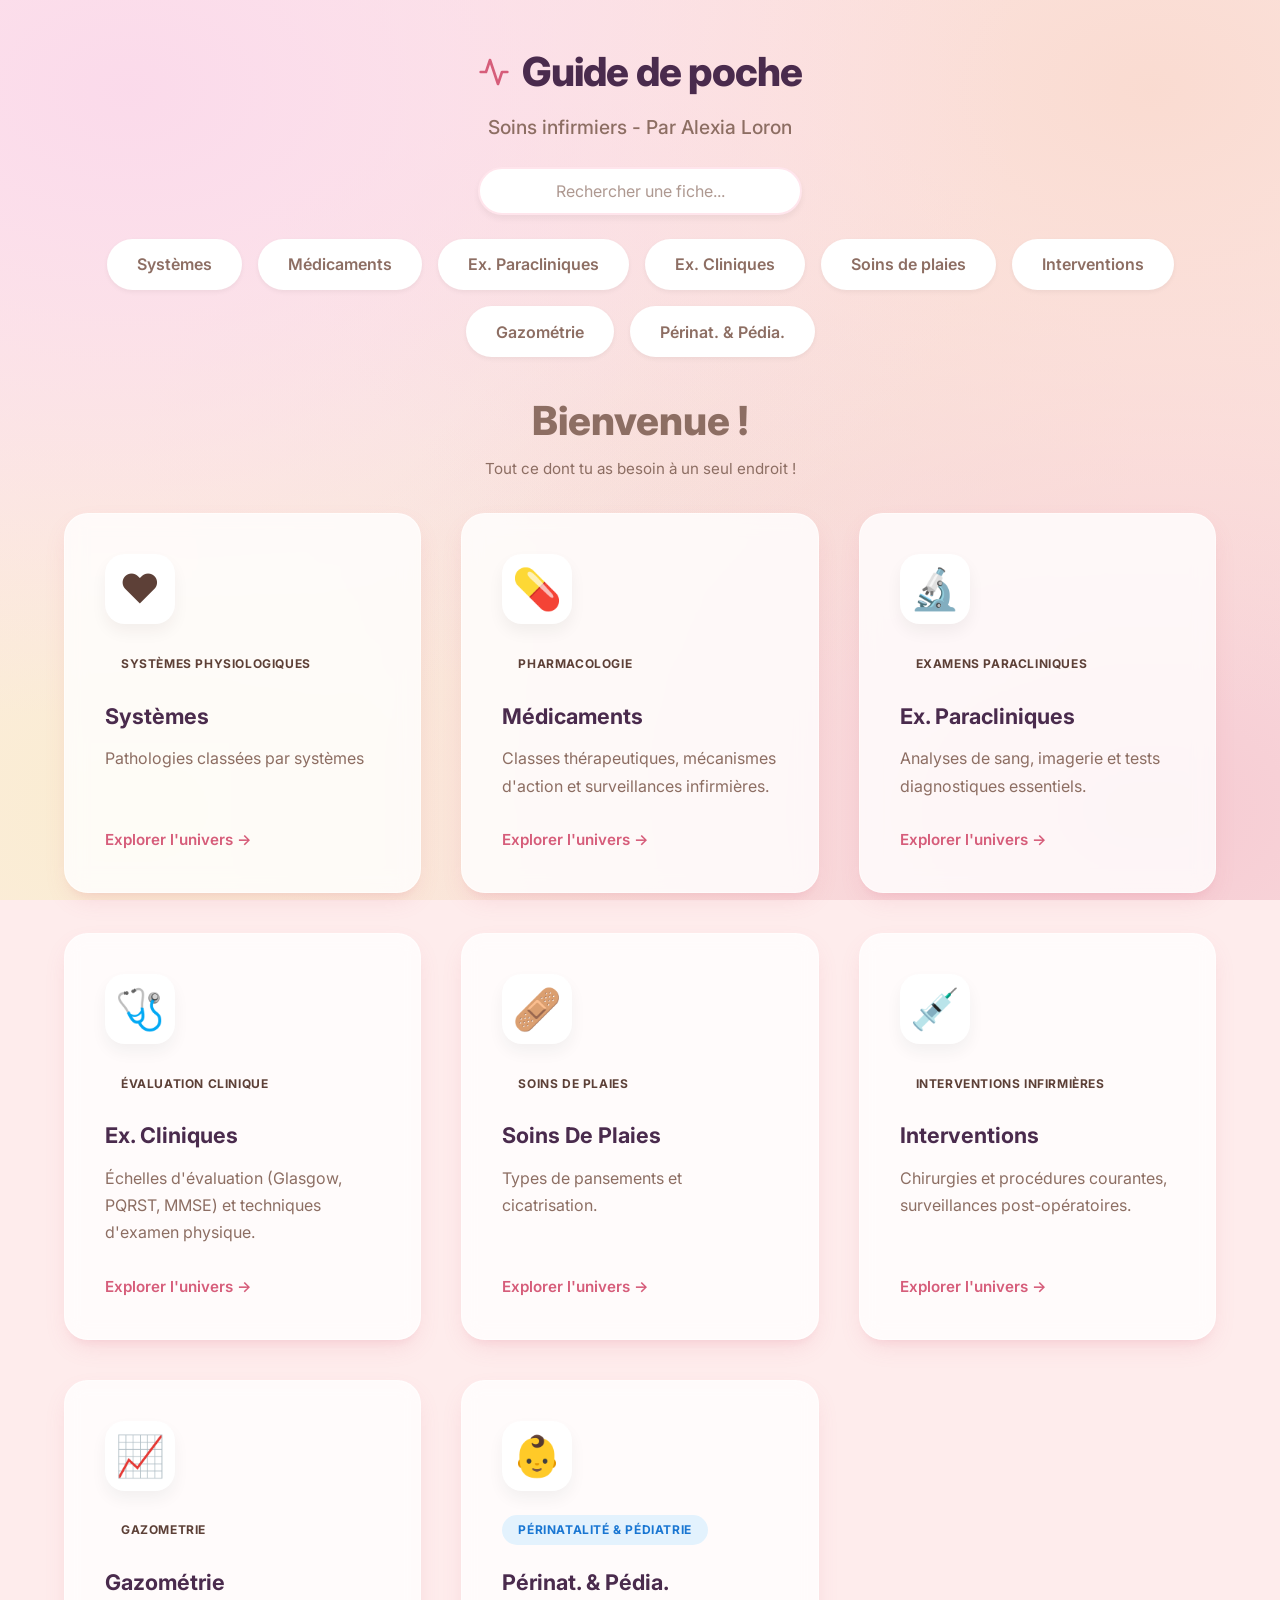
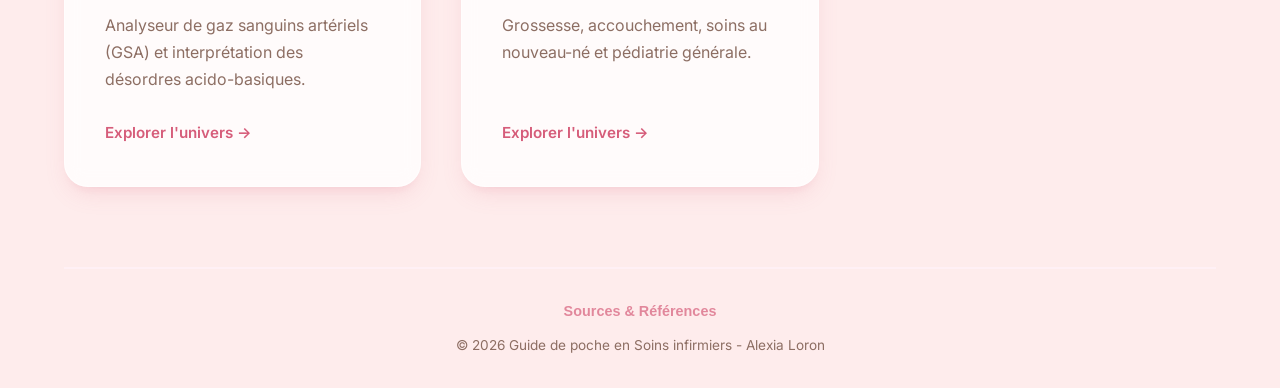
==== commit 80e9c352: "refonte complete" ====
--- a/index.html
+++ b/index.html
@@ -47,6 +47,7 @@
             <button class="nav-item" data-category="soins-de-plaies">Soins de plaies</button>
             <button class="nav-item" data-category="interventions">Interventions</button>
             <button class="nav-item" data-category="gazometrie">Gazométrie</button>
+            <button class="nav-item" data-category="perinatalite-pediatrie">Périnat. & Pédia.</button>
         </nav>
 
         <main id="content-area" class="content-area">
--- a/css/style.css
+++ b/css/style.css
@@ -25,6 +25,21 @@
     padding: 0;
 }
 
+.smart-link {
+    color: var(--primary-color);
+    font-weight: 600;
+    cursor: pointer;
+    border-bottom: 1.5px dashed rgba(214, 93, 122, 0.4);
+    transition: var(--transition);
+    display: inline;
+}
+
+.smart-link:hover {
+    background-color: rgba(214, 93, 122, 0.08);
+    border-bottom-style: solid;
+    border-bottom-color: var(--primary-color);
+}
+
 body {
     font-family: 'Inter', sans-serif;
     color: var(--text-color);
@@ -264,6 +279,30 @@
     border-color: var(--primary-color);
 }
 
+.card.med-class-card.has-image {
+    background-size: cover;
+    background-position: center;
+    position: relative;
+    border: 2px solid #FFE5EC;
+}
+
+.card.med-class-card.has-image::after {
+    content: '';
+    position: absolute;
+    top: 0;
+    left: 0;
+    right: 0;
+    bottom: 0;
+    background: linear-gradient(135deg, rgba(255, 255, 255, 0.92) 0%, rgba(255, 255, 255, 0.85) 100%);
+    z-index: 1;
+    border-radius: inherit;
+}
+
+.card.med-class-card.has-image>* {
+    position: relative;
+    z-index: 2;
+}
+
 .card-title {
     font-size: 1.35rem;
     font-weight: 700;
@@ -390,17 +429,17 @@
 }
 
 .modal-content {
-    background-color: white;
-    padding: 3rem;
-    border-radius: var(--border-radius);
-    max-width: 800px;
+    background: linear-gradient(160deg, #fffbfc 0%, #fff 60%);
+    padding: 2.5rem;
+    border-radius: 28px;
+    max-width: 820px;
     width: 90%;
     max-height: 90vh;
     overflow-y: auto;
     position: relative;
-    box-shadow: 0 25px 50px -12px rgba(74, 43, 77, 0.25);
+    box-shadow: 0 32px 64px -12px rgba(74, 43, 77, 0.3), 0 0 0 1px rgba(214, 93, 122, 0.08);
     animation: slideIn 0.4s cubic-bezier(0.16, 1, 0.3, 1);
-    border: 1px solid #FFF0F5;
+    border: 1px solid #FFE5EC;
 }
 
 @media (max-width: 768px) {
@@ -424,101 +463,160 @@
 
 .close-modal {
     position: absolute;
-    top: 1.5rem;
-    right: 1.5rem;
-    font-size: 1.5rem;
+    top: 1.25rem;
+    right: 1.25rem;
+    font-size: 1.1rem;
     cursor: pointer;
     color: var(--text-muted);
     transition: var(--transition);
-    background: #FFF0F5;
-    width: 40px;
-    height: 40px;
+    background: white;
+    border: 1px solid #FFE5EC;
+    width: 38px;
+    height: 38px;
     border-radius: 50%;
     display: flex;
     align-items: center;
     justify-content: center;
+    box-shadow: 0 2px 8px rgba(214, 93, 122, 0.1);
 }
 
 .close-modal:hover {
-    color: var(--primary-color);
-    background: #FFE5EC;
-    transform: rotate(90deg);
+    color: white;
+    background: var(--primary-color);
+    border-color: var(--primary-color);
+    transform: rotate(90deg) scale(1.1);
+    box-shadow: 0 4px 12px rgba(214, 93, 122, 0.3);
 }
 
 .detail-header {
-    border-bottom: 2px solid #FFF0F5;
-    padding-bottom: 1.5rem;
+    background: linear-gradient(135deg, #FFF0F5, #fff);
+    border-radius: 20px;
+    padding: 1.75rem;
     margin-bottom: 2rem;
+    border: 1px solid #FFE5EC;
 }
 
 .detail-title {
-    font-size: 2.2rem;
+    font-size: 2rem;
     font-weight: 800;
-    margin-bottom: 0.75rem;
+    margin-top: 0.5rem;
+    margin-bottom: 0;
     color: var(--secondary-color);
     text-transform: capitalize;
+    line-height: 1.2;
 }
 
 @media (max-width: 768px) {
     .detail-title {
-        font-size: 1.75rem;
-    }
-}
-
+        font-size: 1.65rem;
+    }
+}
+
+/* Premium Section Card */
 .detail-section {
-    margin-bottom: 2rem;
-}
-
+    background: white;
+    border-radius: 18px;
+    padding: 1.5rem 1.75rem;
+    margin-bottom: 1.25rem;
+    border: 1px solid #F5F0FF;
+    box-shadow: 0 4px 12px rgba(74, 43, 77, 0.04);
+    transition: box-shadow 0.3s ease;
+}
+
+.detail-section:hover {
+    box-shadow: 0 8px 20px rgba(214, 93, 122, 0.08);
+}
+
+/* Section Title Pill */
 .detail-section h3 {
-    font-size: 1.2rem;
+    font-size: 0.8rem;
     font-weight: 700;
     color: var(--primary-color);
+    margin-bottom: 1rem;
+    display: inline-flex;
+    align-items: center;
+    gap: 6px;
+    background: linear-gradient(135deg, #FFE5EC, #FFF0F5);
+    padding: 0.4rem 1rem;
+    border-radius: 50px;
+    text-transform: uppercase;
+    letter-spacing: 0.06em;
+}
+
+/* Sub-section (soins infirmiers, AVC types, etc.) */
+.nursing-subsection {
+    background: linear-gradient(135deg, rgba(255, 205, 178, 0.12), rgba(230, 218, 250, 0.12));
+    border-radius: 14px;
+    padding: 1rem 1.25rem;
+    margin-top: 1rem;
     margin-bottom: 0.75rem;
-    display: flex;
-    align-items: center;
-    gap: 8px;
-}
-
-.nursing-subsection {
-    margin-top: 1.5rem;
-    padding-left: 1.25rem;
-    border-left: 3px solid var(--accent-color);
-    margin-bottom: 1.5rem;
+    border: 1px solid rgba(214, 93, 122, 0.1);
 }
 
 .nursing-subsection h4 {
+    font-size: 0.78rem;
+    font-weight: 800;
+    color: var(--secondary-color);
+    margin-bottom: 0.75rem;
+    text-transform: uppercase;
+    letter-spacing: 0.06em;
+    display: flex;
+    align-items: center;
+    gap: 6px;
+}
+
+.nursing-subsection h4::before {
+    content: '';
+    width: 8px;
+    height: 8px;
+    border-radius: 50%;
+    background: var(--primary-color);
+    display: inline-block;
+    flex-shrink: 0;
+}
+
+.detail-section p {
+    color: var(--text-color);
     font-size: 1rem;
-    font-weight: 700;
-    color: var(--secondary-color);
-    margin-bottom: 0.5rem;
-    text-transform: uppercase;
-    letter-spacing: 0.02em;
-}
-
-.detail-section p,
+    line-height: 1.8;
+}
+
 .detail-section ul {
+    list-style: none;
+    margin: 0;
+    padding: 0;
+    display: flex;
+    flex-direction: column;
+    gap: 0.5rem;
+}
+
+.detail-section li {
+    display: flex;
+    align-items: flex-start;
+    gap: 10px;
+    padding: 0.6rem 0.9rem;
+    background: #FAFAFA;
+    border-radius: 10px;
+    font-size: 0.98rem;
     color: var(--text-color);
-    font-size: 1.05rem;
-    line-height: 1.8;
-}
-
-.detail-section ul {
-    list-style-position: inside;
-    margin-left: 0.5rem;
-}
-
-.detail-section li {
-    margin-bottom: 0.5rem;
-    display: flex;
-    align-items: flex-start;
-    gap: 8px;
+    line-height: 1.6;
+    border: 1px solid #F0F0F0;
+    transition: background 0.2s ease, border-color 0.2s ease;
+}
+
+.detail-section li:hover {
+    background: #FFF5F8;
+    border-color: #FFD6E3;
 }
 
 .detail-section li::before {
-    content: "•";
-    color: var(--primary-color);
-    font-weight: bold;
-    font-size: 1.2em;
+    content: "";
+    width: 6px;
+    height: 6px;
+    border-radius: 50%;
+    background: var(--primary-color);
+    flex-shrink: 0;
+    margin-top: 0.55em;
 }
 
 /* Image Comparison */
@@ -1114,25 +1212,41 @@
     margin-top: 1rem;
 }
 
-.module-card {
+.featured-card {
+    background: rgba(255, 255, 255, 0.8);
+    backdrop-filter: blur(10px);
+    border: 1px solid rgba(255, 255, 255, 0.5);
+    padding: 2.5rem;
+    border-radius: 24px;
+    transition: all 0.4s cubic-bezier(0.165, 0.84, 0.44, 1);
+    display: flex;
+    flex-direction: column;
+    position: relative;
+}
+
+.featured-card:hover {
+    transform: translateY(-12px);
+    box-shadow: 0 25px 50px -12px rgba(214, 93, 122, 0.25);
+    border-color: var(--primary-color);
     background: white;
-    padding: 2rem 2rem;
-    border-radius: var(--border-radius);
-    text-align: center;
-    transition: var(--transition);
-    cursor: pointer;
-    border: 0.5px solid #FFF0F5;
-    box-shadow: var(--shadow);
-    display: flex;
-    flex-direction: column;
-    align-items: center;
-    gap: 1.5rem;
-}
-
-.module-card:hover {
-    transform: translateY(-10px);
-    box-shadow: 0 20px 40px rgba(214, 93, 122, 0.15);
-    border-color: var(--primary-color);
+}
+
+.module-icon-container {
+    width: 70px;
+    height: 70px;
+    background: white;
+    border-radius: 20px;
+    display: flex;
+    align-items: center;
+    justify-content: center;
+    font-size: 2.5rem;
+    margin-bottom: 1.5rem;
+    box-shadow: 0 8px 16px rgba(0, 0, 0, 0.05);
+    transition: transform 0.3s ease;
+}
+
+.featured-card:hover .module-icon-container {
+    transform: scale(1.1) rotate(5deg);
 }
 
 .module-card .module-icon {
@@ -1196,4 +1310,629 @@
     .home-hero p {
         font-size: 1.1rem;
     }
+}
+
+/* --- GAZOMETRIE PREMIUM UI --- */
+.gazometrie-container {
+    max-width: 800px;
+    margin: 0 auto;
+    padding-bottom: 3rem;
+}
+
+.gazometrie-card {
+    background: rgba(255, 255, 255, 0.7);
+    backdrop-filter: blur(10px);
+    border: 1px solid rgba(255, 255, 255, 0.3);
+    border-radius: 24px;
+    padding: 2.5rem;
+    box-shadow: 0 20px 40px rgba(0, 0, 0, 0.05);
+    margin-bottom: 2rem;
+}
+
+.gazometrie-grid {
+    display: grid;
+    grid-template-columns: repeat(auto-fit, minmax(180px, 1fr));
+    gap: 1.5rem;
+    margin-top: 1.5rem;
+}
+
+.input-field {
+    background: white;
+    border: 2px solid #F0F0F0;
+    border-radius: 16px;
+    padding: 1rem;
+    transition: var(--transition);
+    display: flex;
+    flex-direction: column;
+    gap: 0.5rem;
+}
+
+.input-field:focus-within {
+    border-color: var(--primary-color);
+    box-shadow: 0 0 0 4px rgba(214, 93, 122, 0.1);
+}
+
+.input-field label {
+    font-size: 0.85rem;
+    font-weight: 700;
+    color: var(--text-muted);
+    text-transform: uppercase;
+    letter-spacing: 0.05em;
+}
+
+.input-field input {
+    border: none;
+    outline: none;
+    font-size: 1.4rem;
+    font-weight: 700;
+    color: var(--secondary-color);
+    width: 100%;
+    background: transparent;
+}
+
+.analyze-button {
+    background: linear-gradient(135deg, var(--primary-color), #E84393);
+    color: white;
+    border: none;
+    border-radius: 16px;
+    padding: 1.2rem;
+    font-size: 1.1rem;
+    font-weight: 700;
+    cursor: pointer;
+    transition: var(--transition);
+    margin-top: 2rem;
+    width: 100%;
+    box-shadow: 0 10px 20px rgba(214, 93, 122, 0.3);
+}
+
+.analyze-button:hover {
+    transform: translateY(-3px);
+    box-shadow: 0 15px 30px rgba(214, 93, 122, 0.4);
+    filter: brightness(1.1);
+}
+
+.result-box {
+    margin-top: 2.5rem;
+    animation: slideUp 0.5s cubic-bezier(0.17, 0.67, 0.83, 0.67);
+}
+
+@keyframes slideUp {
+    from {
+        opacity: 0;
+        transform: translateY(30px);
+    }
+
+    to {
+        opacity: 1;
+        transform: translateY(0);
+    }
+}
+
+.interpretation-card {
+    padding: 2.5rem;
+    border-radius: 24px;
+    color: white;
+    position: relative;
+    overflow: hidden;
+    box-shadow: 0 20px 40px rgba(0, 0, 0, 0.1);
+}
+
+.interpretation-card.acidose {
+    background: linear-gradient(135deg, #FF6B6B, #EE5253);
+}
+
+.interpretation-card.alcalose {
+    background: linear-gradient(135deg, #48DBFB, #2E86DE);
+}
+
+.interpretation-card.normal {
+    background: linear-gradient(135deg, #1DD1A1, #10AC84);
+}
+
+.interpretation-card::after {
+    content: '';
+    position: absolute;
+    top: -50%;
+    right: -20%;
+    width: 300px;
+    height: 300px;
+    background: rgba(255, 255, 255, 0.1);
+    border-radius: 50%;
+}
+
+.status-badge {
+    display: inline-block;
+    padding: 0.5rem 1.2rem;
+    background: rgba(255, 255, 255, 0.2);
+    border-radius: 50px;
+    font-weight: 700;
+    font-size: 0.9rem;
+    text-transform: uppercase;
+    margin-bottom: 1rem;
+    position: relative;
+    z-index: 2;
+}
+
+.main-interpretation {
+    font-size: 2.2rem;
+    font-weight: 800;
+    margin-bottom: 0.5rem;
+    line-height: 1.1;
+    position: relative;
+    z-index: 2;
+}
+
+.compensation-label {
+    font-size: 1.1rem;
+    opacity: 0.9;
+    font-weight: 500;
+    position: relative;
+    z-index: 2;
+}
+
+.values-box {
+    display: flex;
+    gap: 2rem;
+    margin-top: 2rem;
+    padding-top: 2rem;
+    border-top: 1px solid rgba(255, 255, 255, 0.2);
+    position: relative;
+    z-index: 2;
+}
+
+.value-pill {
+    display: flex;
+    flex-direction: column;
+}
+
+.value-pill span:first-child {
+    font-size: 0.8rem;
+    opacity: 0.8;
+    text-transform: uppercase;
+    font-weight: 700;
+}
+
+.value-pill span:last-child {
+    font-size: 1.4rem;
+    font-weight: 800;
+}
+
+.ref-grid {
+    display: grid;
+    grid-template-columns: repeat(auto-fit, minmax(150px, 1fr));
+    gap: 1rem;
+    margin-top: 1rem;
+}
+
+.ref-item {
+    background: white;
+    padding: 1.2rem;
+    border-radius: 16px;
+    border: 1px solid #F0F0F0;
+    box-shadow: 0 4px 10px rgba(0, 0, 0, 0.02);
+}
+
+.ref-item strong {
+    color: var(--primary-color);
+    display: block;
+    font-size: 0.85rem;
+    margin-bottom: 0.25rem;
+}
+
+.ref-item span {
+    font-size: 1.1rem;
+    font-weight: 700;
+    color: var(--secondary-color);
+}
+
+/* --- MEDICATION UI --- */
+
+/* Intro header */
+.med-intro {
+    margin-bottom: 2rem;
+}
+
+.med-intro-header h2 {
+    font-size: 1.75rem;
+    font-weight: 800;
+    color: var(--secondary-color);
+    margin-bottom: 0.25rem;
+}
+
+.med-intro-header p {
+    color: var(--text-muted);
+    font-size: 0.95rem;
+}
+
+/* Class card enhancements */
+.med-class-card {
+    display: flex;
+    flex-direction: column;
+}
+
+.med-class-badge {
+    display: flex;
+    align-items: center;
+    justify-content: space-between;
+    margin-bottom: 1rem;
+}
+
+.med-count-badge {
+    font-size: 0.78rem;
+    font-weight: 700;
+    background: #F0F0F5;
+    color: var(--text-muted);
+    padding: 0.3rem 0.75rem;
+    border-radius: 50px;
+}
+
+/* Subclass tags on class card */
+.subclass-preview {
+    margin-bottom: 1rem;
+    flex-grow: 1;
+}
+
+.subclass-preview-label {
+    font-size: 0.75rem;
+    font-weight: 700;
+    text-transform: uppercase;
+    letter-spacing: 0.05em;
+    color: var(--text-muted);
+    margin-bottom: 0.5rem;
+}
+
+.subclass-tags {
+    display: flex;
+    flex-wrap: wrap;
+    gap: 0.4rem;
+}
+
+.subclass-tag {
+    font-size: 0.75rem;
+    font-weight: 600;
+    background: #E0DAF5;
+    color: #6A4C93;
+    padding: 0.25rem 0.65rem;
+    border-radius: 50px;
+    white-space: nowrap;
+}
+
+/* Subclass section container (inside class view) */
+.med-subclass-container {
+    display: flex;
+    flex-direction: column;
+    gap: 2.5rem;
+    padding-bottom: 3rem;
+}
+
+.med-subclass-section {
+    display: block;
+}
+
+/* Subclass header row */
+.med-subclass-header {
+    display: flex;
+    align-items: center;
+    justify-content: space-between;
+    padding: 0.9rem 1.25rem;
+    background: linear-gradient(135deg, #F0ECFF, #FFF0F5);
+    border-radius: 14px;
+    margin-bottom: 1.25rem;
+    border: 1px solid #E0DAF5;
+}
+
+.med-subclass-title {
+    display: flex;
+    align-items: center;
+    gap: 0.75rem;
+    font-size: 1rem;
+    font-weight: 700;
+    color: var(--secondary-color);
+}
+
+.med-subclass-dot {
+    width: 10px;
+    height: 10px;
+    border-radius: 50%;
+    background: linear-gradient(135deg, var(--primary-color), #6A4C93);
+    flex-shrink: 0;
+}
+
+.med-subclass-count {
+    font-size: 0.78rem;
+    font-weight: 700;
+    color: var(--text-muted);
+    background: white;
+    padding: 0.3rem 0.8rem;
+    border-radius: 50px;
+    border: 1px solid #E0DAF5;
+}
+
+/* Remove top margin on grid inside a subclass section */
+.med-subclass-grid {
+    margin-top: 0;
+}
+
+/* --- ACCORDION MEDICAMENTS --- */
+.med-accordion {
+    display: flex;
+    flex-direction: column;
+    gap: 0.75rem;
+    padding-bottom: 3rem;
+}
+
+.acc-item {
+    border-radius: 16px;
+    overflow: hidden;
+    border: 1px solid #EDE8F5;
+    background: white;
+    box-shadow: 0 2px 8px rgba(74, 43, 77, 0.04);
+}
+
+.acc-header {
+    width: 100%;
+    display: flex;
+    align-items: center;
+    justify-content: space-between;
+    padding: 1.1rem 1.5rem;
+    background: white;
+    border: none;
+    cursor: pointer;
+    text-align: left;
+    transition: background 0.2s ease;
+    gap: 1rem;
+}
+
+.acc-header:hover {
+    background: #FFF5F8;
+}
+
+.acc-header--open {
+    background: linear-gradient(135deg, #F0ECFF, #FFF0F5);
+    border-bottom: 1px solid #EDE8F5;
+}
+
+.acc-title {
+    display: flex;
+    align-items: center;
+    gap: 0.75rem;
+    font-size: 1rem;
+    font-weight: 700;
+    color: var(--secondary-color);
+}
+
+.acc-chevron {
+    font-size: 1.2rem;
+    color: var(--primary-color);
+    transition: transform 0.3s ease;
+    display: inline-block;
+}
+
+.acc-header--open .acc-chevron {
+    transform: rotate(180deg);
+}
+
+.acc-body {
+    display: none;
+    padding: 0 1.25rem 1.25rem;
+    animation: slideDown 0.25s ease;
+}
+
+.acc-body.acc-open {
+    display: block;
+}
+
+@keyframes slideDown {
+    from {
+        opacity: 0;
+        transform: translateY(-8px);
+    }
+
+    to {
+        opacity: 1;
+        transform: translateY(0);
+    }
+}
+
+/* --- NEW MEDICATION SECTION STYLES --- */
+.med-intro {
+    background: white;
+    padding: 2rem;
+    border-radius: 24px;
+    margin-bottom: 2rem;
+    border: 1px solid #FFE5EC;
+    box-shadow: var(--shadow);
+    display: flex;
+    justify-content: space-between;
+    align-items: center;
+    flex-wrap: wrap;
+    gap: 1.5rem;
+}
+
+.med-intro-header h2 {
+    font-size: 1.8rem;
+    color: var(--secondary-color);
+    margin-bottom: 0.25rem;
+}
+
+.med-intro-header p {
+    color: var(--text-muted);
+    font-size: 0.95rem;
+}
+
+.med-filter-bar {
+    position: relative;
+    flex-grow: 1;
+    max-width: 400px;
+}
+
+.med-filter-input {
+    width: 100%;
+    padding: 0.8rem 1.2rem 0.8rem 2.8rem;
+    border: 2px solid #F0F0F0;
+    border-radius: 50px;
+    font-size: 0.95rem;
+    transition: var(--transition);
+    outline: none;
+    font-family: inherit;
+}
+
+.med-filter-input:focus {
+    border-color: var(--primary-color);
+    box-shadow: 0 0 0 4px rgba(214, 93, 122, 0.1);
+}
+
+.med-filter-icon {
+    position: absolute;
+    left: 1rem;
+    top: 50%;
+    transform: translateY(-50%);
+    color: var(--text-muted);
+    font-size: 1.1rem;
+}
+
+.med-class-card {
+    text-align: left;
+    padding: 1.75rem;
+    border: 1px solid #F0F0F0;
+    position: relative;
+    /* overflow: hidden; supprimé pour éviter la troncature des titres longs */
+}
+
+.med-class-badge {
+    display: flex;
+    justify-content: space-between;
+    align-items: center;
+    width: 100%;
+    margin-bottom: 1.25rem;
+}
+
+.med-count-badge {
+    background: #F3E5F5;
+    color: #6A4C93;
+    padding: 0.3rem 0.75rem;
+    border-radius: 50px;
+    font-size: 0.8rem;
+    font-weight: 700;
+}
+
+.med-class-card .card-title {
+    font-size: 1.15rem;
+    /* Légèrement réduit pour accommoder les noms longs */
+    line-height: 1.3;
+    margin-bottom: 1rem;
+    color: var(--secondary-color);
+    overflow-wrap: break-word;
+}
+
+.med-class-card .card-preview {
+    font-size: 0.9rem;
+    line-height: 1.5;
+    color: var(--text-muted);
+    margin-bottom: 1.5rem;
+}
+
+.medication-list-header {
+    margin-bottom: 2rem;
+    display: flex;
+    flex-direction: column;
+    gap: 1rem;
+}
+
+.med-alphabetical-grid {
+    display: grid;
+    grid-template-columns: repeat(auto-fill, minmax(300px, 1fr));
+    gap: 1.5rem;
+}
+
+/* Class Sheet Premium Styles */
+.class-sheet-header {
+    background: linear-gradient(135deg, #2c3e50 0%, #34495e 100%);
+    color: white;
+    padding: 2.5rem 2rem;
+    border-radius: 12px 12px 0 0;
+    margin: -1.5rem -1.5rem 1.5rem -1.5rem;
+}
+
+.class-sheet-header .detail-title {
+    color: white !important;
+    font-size: 2rem;
+    text-shadow: 0 2px 4px rgba(0, 0, 0, 0.2);
+    margin-top: 1rem;
+}
+
+.class-sheet-header .card-category-label {
+    background: rgba(255, 255, 255, 0.2) !important;
+    border: 1px solid rgba(255, 255, 255, 0.3);
+    color: white;
+}
+
+.molecules-grid {
+    display: grid;
+    grid-template-columns: repeat(auto-fill, minmax(180px, 1fr));
+    gap: 12px;
+    margin-top: 15px;
+}
+
+.molecule-link {
+    background: var(--bg-secondary);
+    border: 1px solid var(--border-color);
+    padding: 10px 15px;
+    border-radius: 8px;
+    font-size: 0.95rem;
+    font-weight: 600;
+    color: var(--accent-color);
+    cursor: pointer;
+    transition: all 0.2s ease;
+    display: flex;
+    align-items: center;
+    gap: 8px;
+}
+
+.molecule-link:hover {
+    background: var(--accent-color);
+    color: white;
+    transform: translateY(-2px);
+    box-shadow: 0 4px 12px rgba(0, 0, 0, 0.1);
+}
+
+.mol-icon {
+    font-size: 1.1rem;
+}
+
+.detail-section h3 {
+    border-left: 5px solid var(--accent-color);
+    padding-left: 12px;
+    margin-bottom: 12px;
+    text-transform: uppercase;
+    font-size: 1.1rem;
+    letter-spacing: 0.5px;
+    color: var(--secondary-color);
+}
+
+.nursing-subsection {
+    background: #f8f9fa;
+    border-radius: 8px;
+    padding: 1rem;
+    margin-bottom: 1rem;
+    border-left: 3px solid #dee2e6;
+}
+
+.nursing-subsection h4 {
+    color: #495057;
+    margin-bottom: 10px;
+    font-size: 1rem;
+    font-weight: 700;
+}
+
+@media (max-width: 600px) {
+    .med-intro {
+        flex-direction: column;
+        align-items: stretch;
+        padding: 1.5rem;
+    }
+
+    .med-filter-bar {
+        max-width: 100%;
+    }
 }
